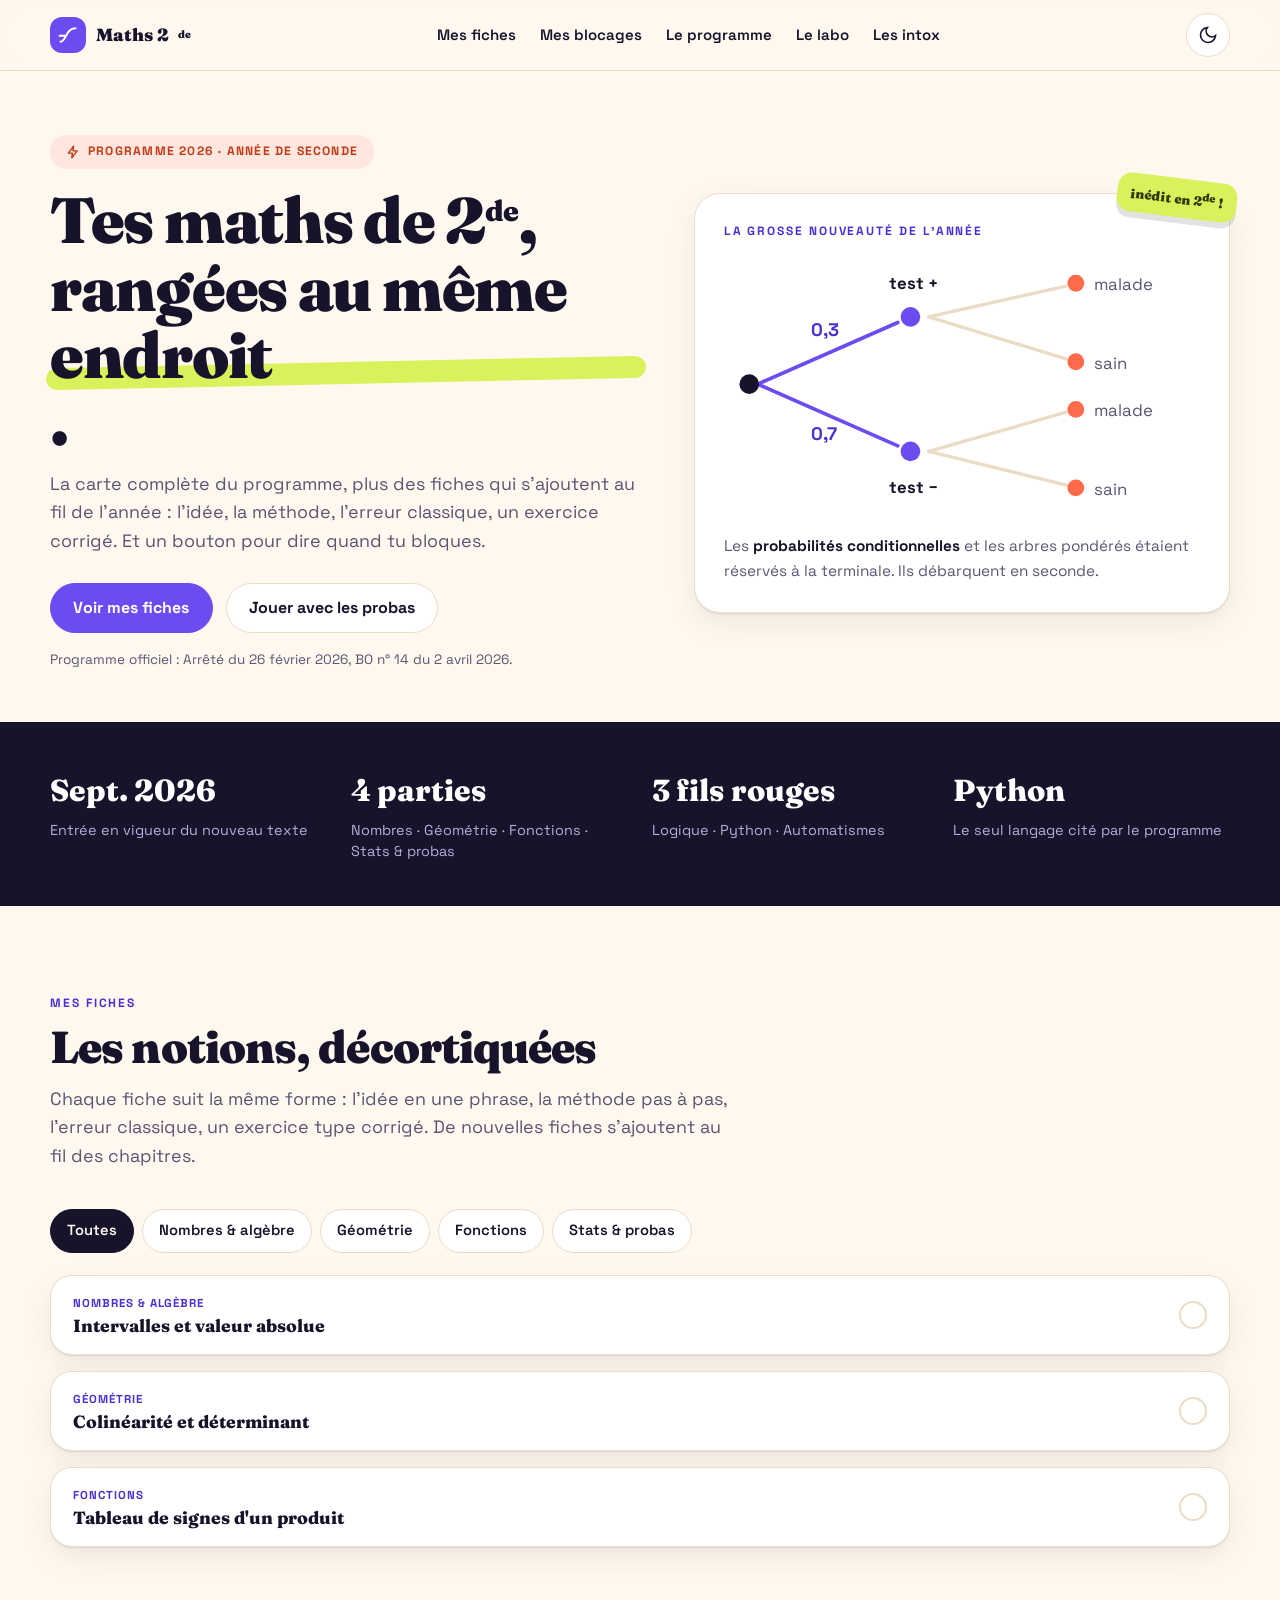
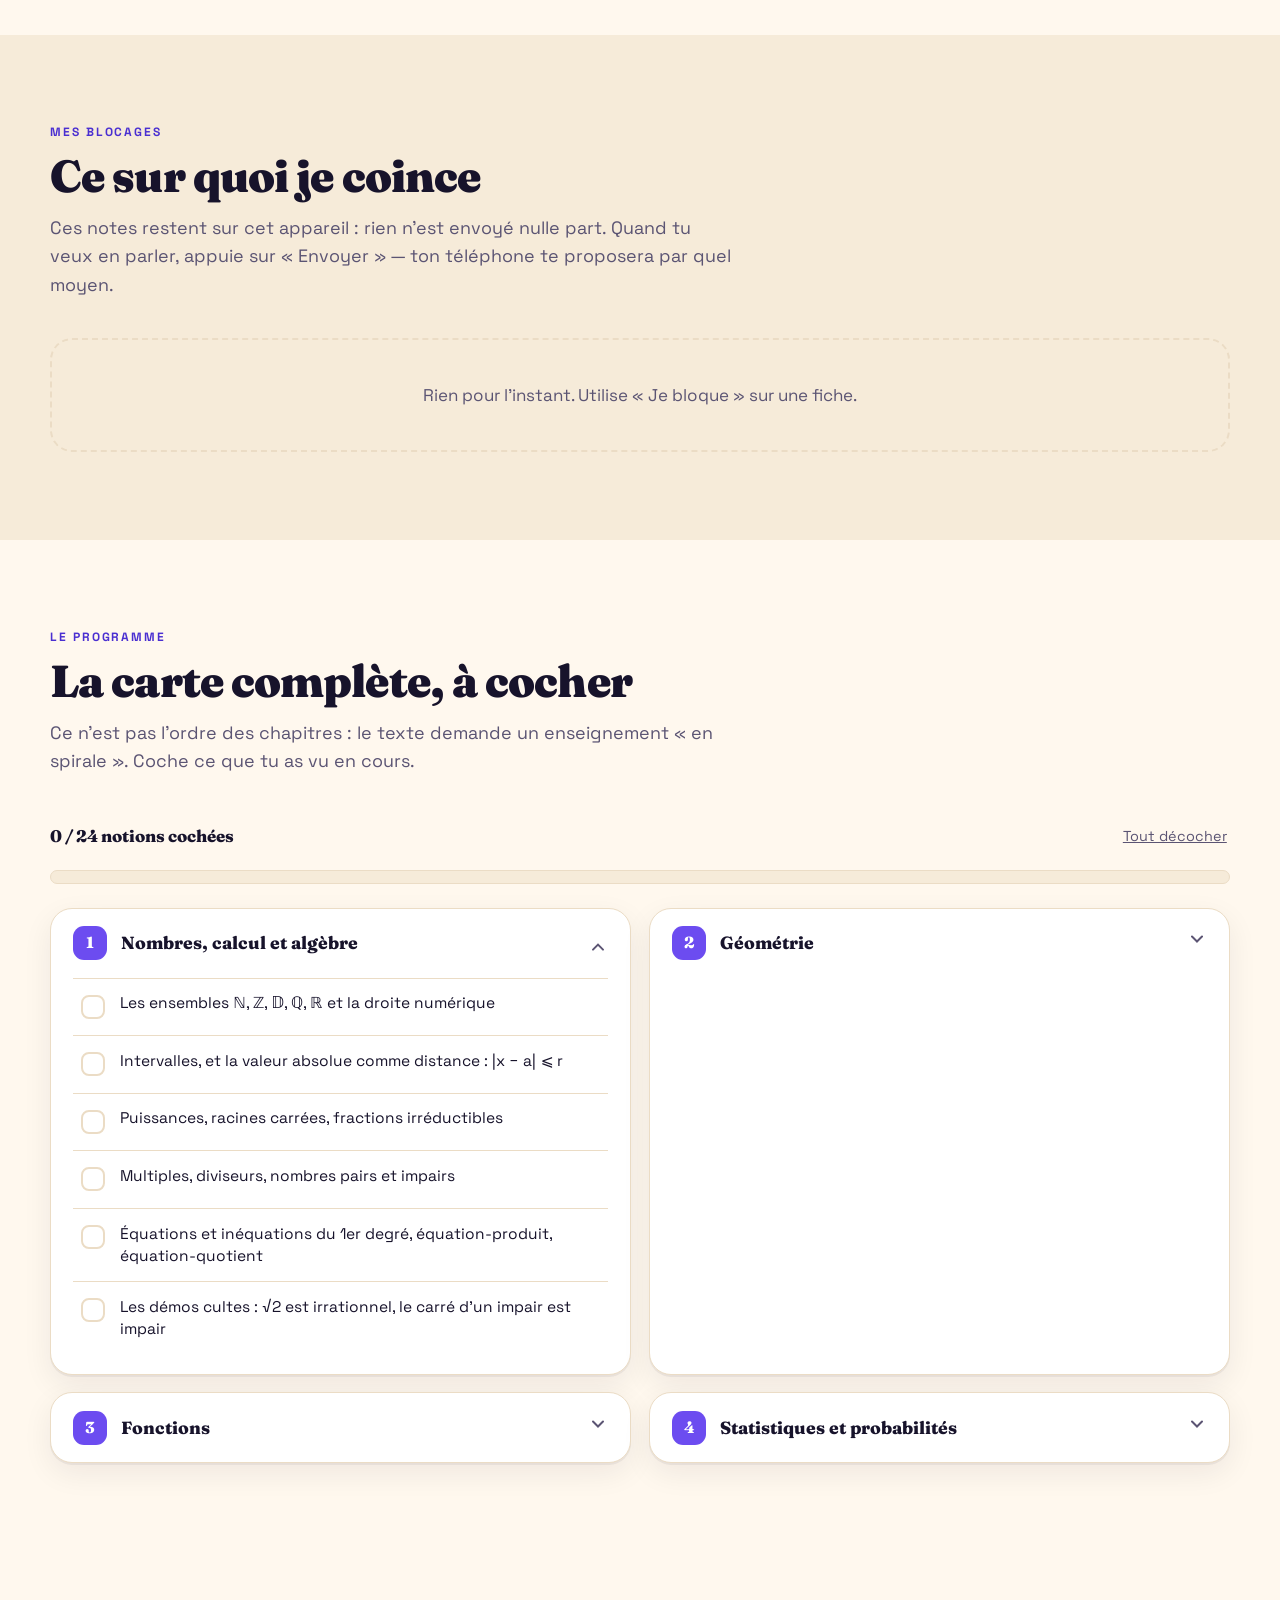
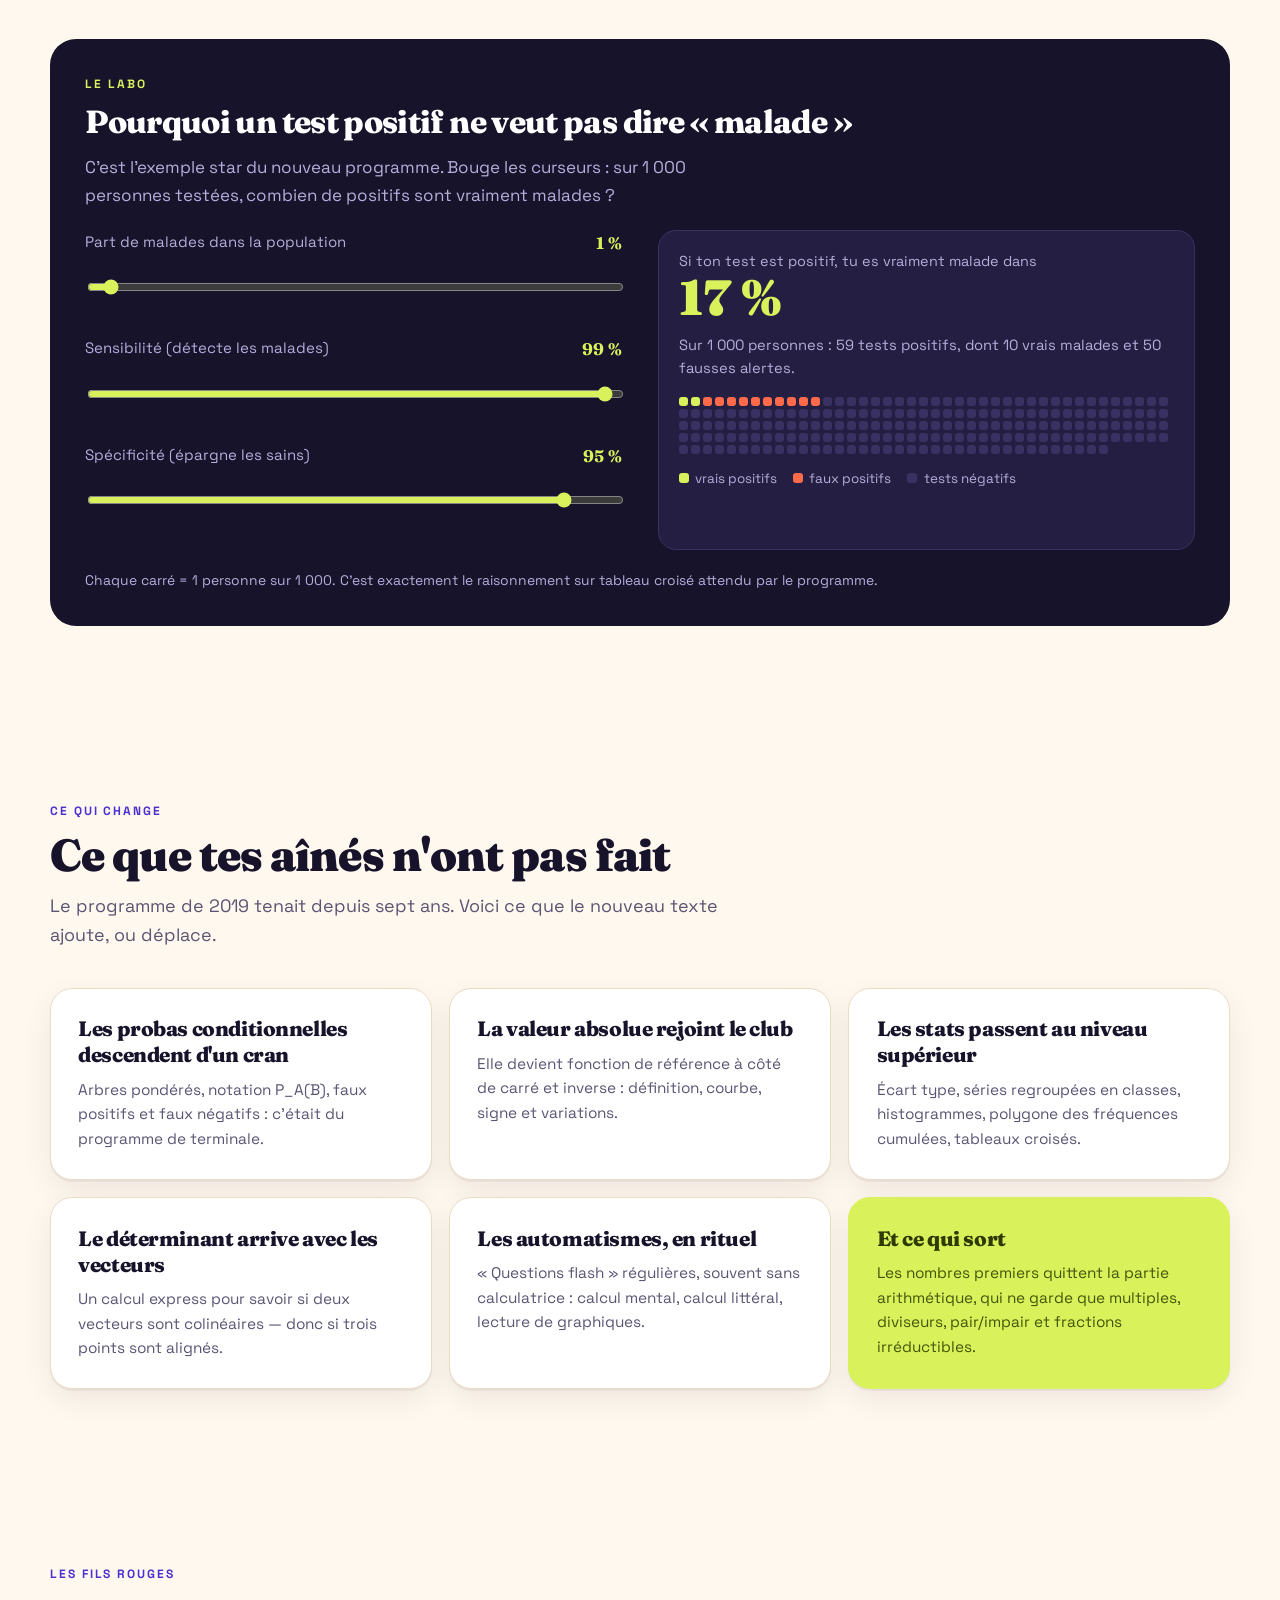
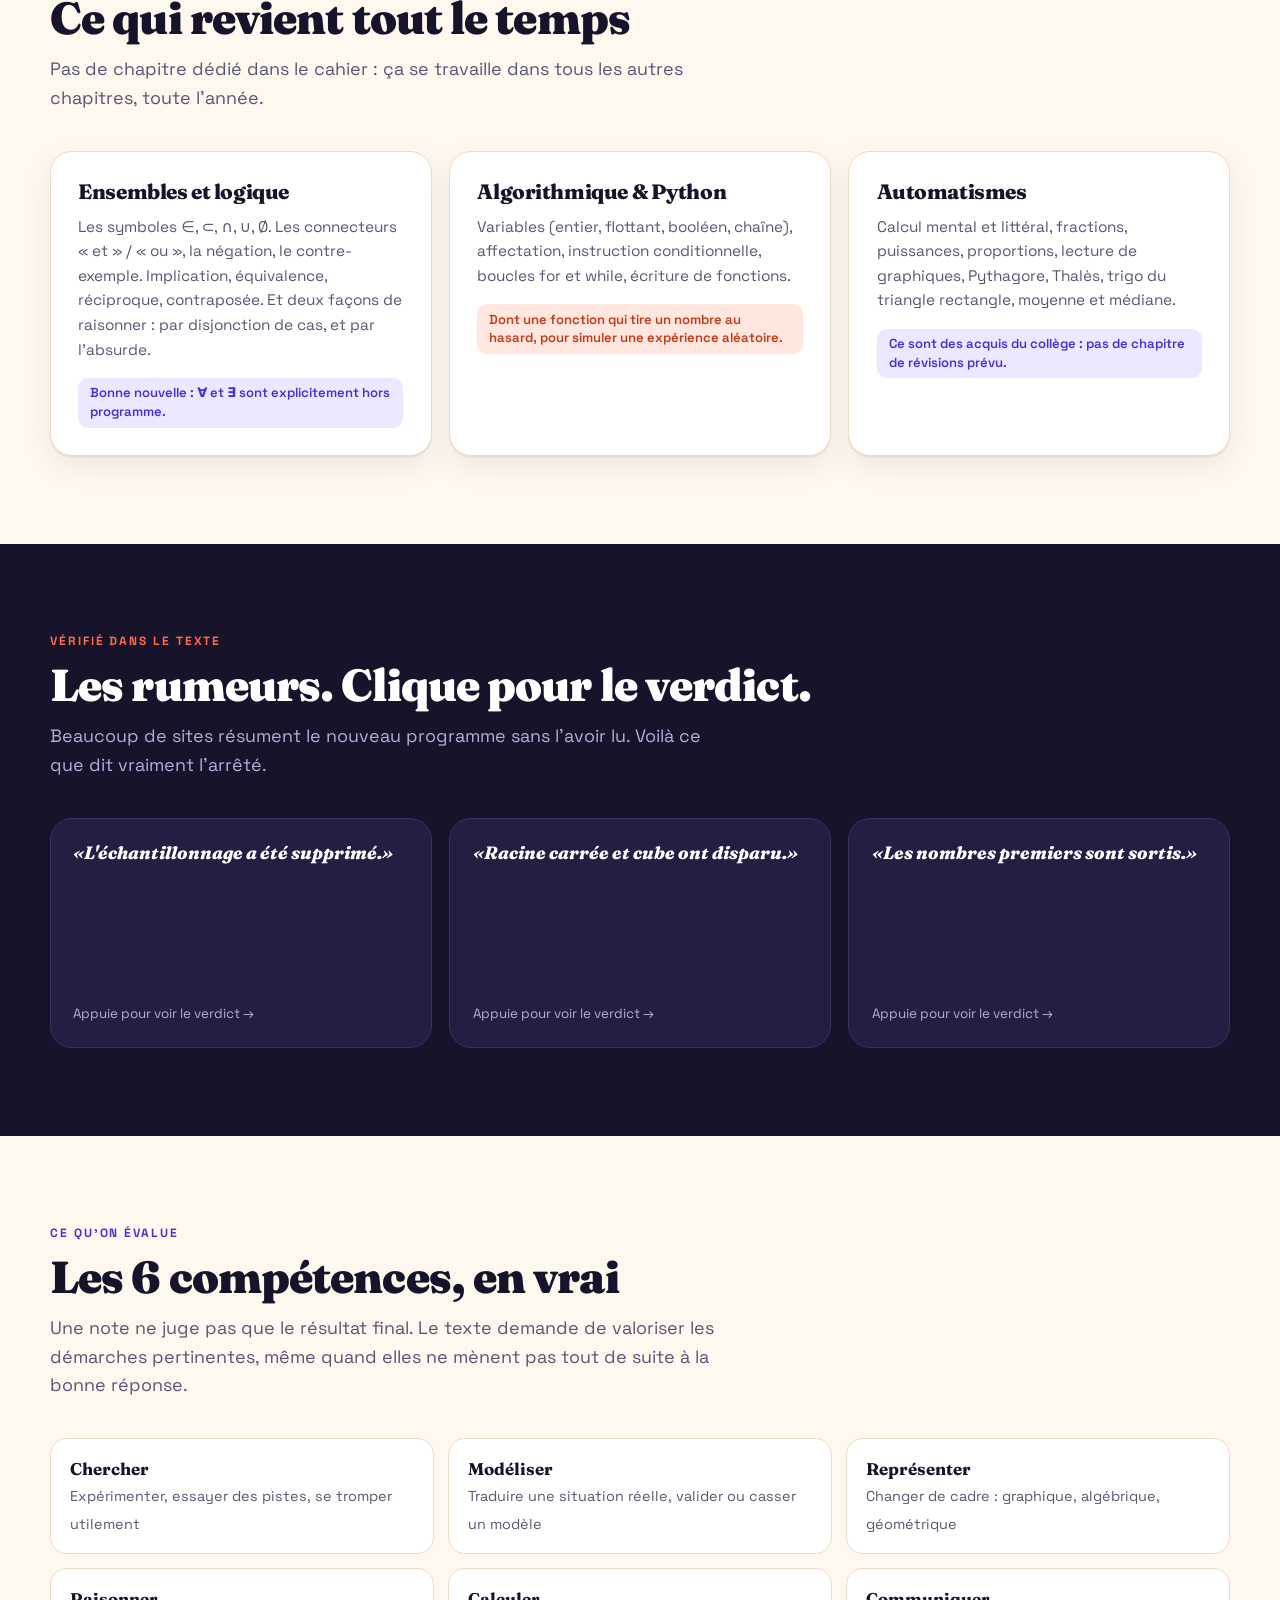
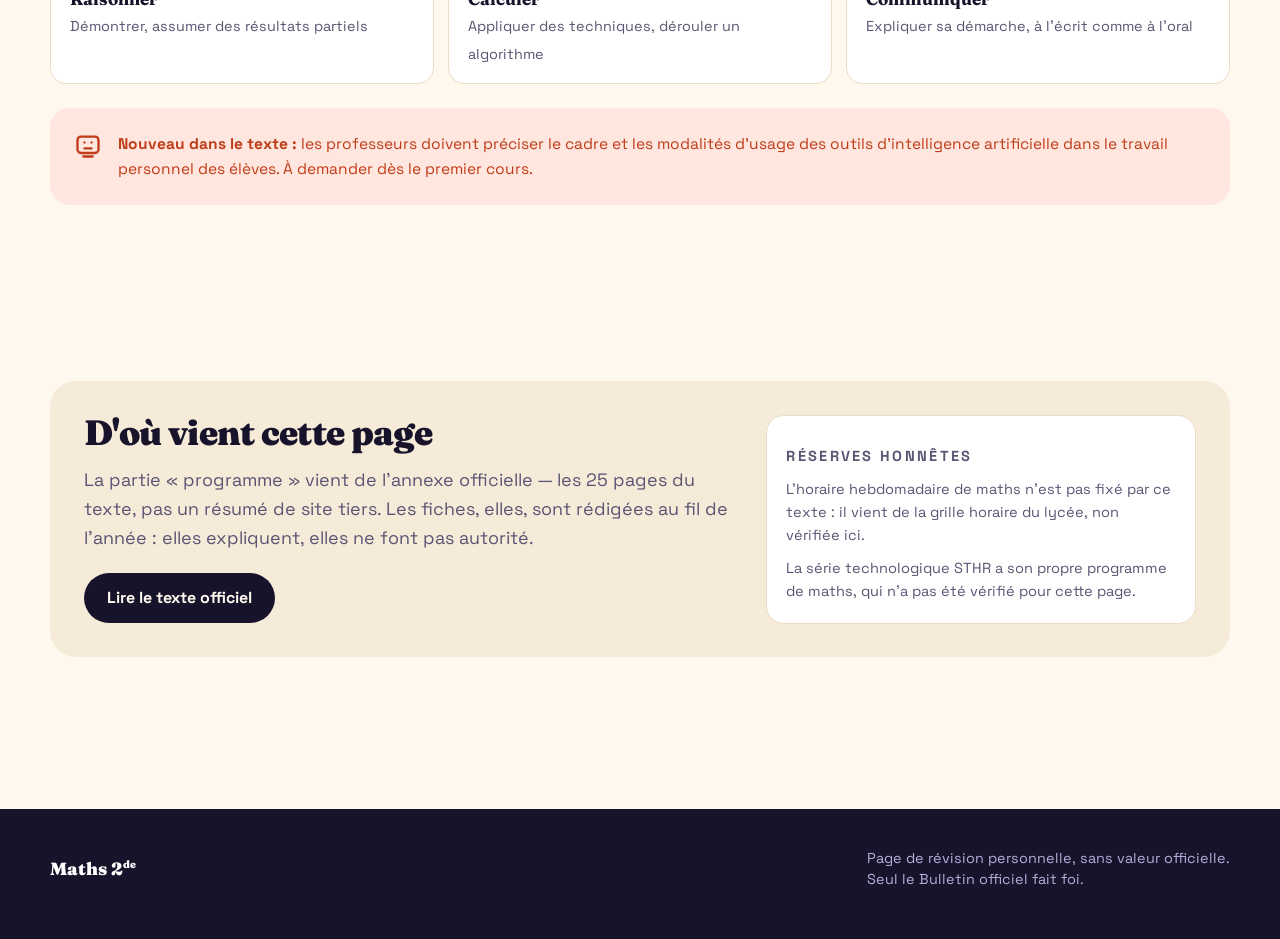
==== index.html @ 1db0435a "Add the Maths 2de revision site Static site with no build step: the official 2026 syllabus map, meth" ====
<!doctype html>
<html lang="fr">
<head>
<meta charset="utf-8">
<meta name="viewport" content="width=device-width, initial-scale=1, viewport-fit=cover">
<title>Maths 2de — cours, fiches et révisions</title>
<meta name="description" content="Le programme de mathématiques de seconde (2026) et des fiches de révision.">
<meta name="robots" content="noindex, nofollow">
<link rel="preconnect" href="https://fonts.googleapis.com">
<link rel="preconnect" href="https://fonts.gstatic.com" crossorigin>
<link rel="stylesheet" href="https://fonts.googleapis.com/css2?family=Fraunces:ital,opsz,wght@0,9..144,600;0,9..144,800;0,9..144,900;1,9..144,800&family=Space+Grotesk:wght@400;500;600;700&display=swap">
<style>
:root{
  box-sizing:border-box;
  padding-top:env(safe-area-inset-top,0px);
  padding-bottom:env(safe-area-inset-bottom,0px);
  --bg:#FFF8EE;--bg-2:#F6EBD9;--card:#FFFFFF;--fg:#17132B;--muted:#5B5473;--line:#EBDCC5;
  --violet:#6C4CF0;--violet-soft:#EDE8FF;--violet-ink:#4A2FD1;
  --coral:#FF6B4A;--coral-soft:#FFE6DE;--coral-ink:#C03B18;
  --lime:#D9F25B;--lime-ink:#44540A;
  --dark:#17132B;--dark-2:#241E42;--dark-line:#3A3163;--dark-muted:#B6AEDA;
  --shadow:0 2px 0 rgba(23,19,43,.06),0 10px 30px rgba(23,19,43,.07);
}
@media (prefers-color-scheme: dark){
  :root:not([data-theme="light"]){
    --bg:#131022;--bg-2:#191430;--card:#1F1A3B;--fg:#F7F4FF;--muted:#ABA2CE;--line:#332B58;
    --violet:#8B72FF;--violet-soft:#2A2352;--violet-ink:#BCA9FF;
    --coral:#FF8163;--coral-soft:#3A2233;--coral-ink:#FFA98F;--lime:#D9F25B;--lime-ink:#D9F25B;
    --dark:#0D0A1A;--dark-2:#1B1636;--dark-line:#342C5C;
    --shadow:0 2px 0 rgba(0,0,0,.2),0 10px 30px rgba(0,0,0,.35);
  }
}
:root[data-theme="dark"]{
  --bg:#131022;--bg-2:#191430;--card:#1F1A3B;--fg:#F7F4FF;--muted:#ABA2CE;--line:#332B58;
  --violet:#8B72FF;--violet-soft:#2A2352;--violet-ink:#BCA9FF;
  --coral:#FF8163;--coral-soft:#3A2233;--coral-ink:#FFA98F;--lime:#D9F25B;--lime-ink:#D9F25B;
  --dark:#0D0A1A;--dark-2:#1B1636;--dark-line:#342C5C;
  --shadow:0 2px 0 rgba(0,0,0,.2),0 10px 30px rgba(0,0,0,.35);
}
*,*::before,*::after{box-sizing:border-box}
html{scroll-behavior:smooth;scroll-padding-top:calc(76px + env(safe-area-inset-top,0px))}
body{margin:0;background:var(--bg);color:var(--fg);font-family:"Space Grotesk",system-ui,sans-serif;font-size:17px;line-height:1.6;-webkit-font-smoothing:antialiased}
h1,h2,h3{font-family:Fraunces,Georgia,serif;font-weight:900;line-height:1.05;letter-spacing:-.02em;margin:0}
h1{font-size:clamp(2.1rem,7.4vw,4rem)}
h2{font-size:clamp(1.7rem,5vw,2.8rem)}
h3{font-size:clamp(1.05rem,3.4vw,1.3rem);font-weight:800;line-height:1.25}
p{margin:0}
a{color:var(--violet-ink)}a:hover{color:var(--coral-ink)}
code{font-family:Fraunces,Georgia,serif;font-weight:700}
.wrap{width:min(1180px,100% - 2.2rem);margin-inline:auto}
.sec{padding:clamp(3rem,8vw,5.5rem) 0}
.eyebrow{font-size:.75rem;font-weight:700;letter-spacing:.16em;text-transform:uppercase;color:var(--violet-ink)}
.lede{color:var(--muted);font-size:clamp(1rem,2.3vw,1.12rem);max-width:62ch;margin-top:.9rem}
.head{margin-bottom:clamp(1.6rem,4vw,2.4rem)}
.head h2{margin-top:.6rem}
.progress{position:fixed;top:env(safe-area-inset-top,0px);left:0;height:4px;width:0;background:var(--coral);z-index:60}
header.nav{position:sticky;top:env(safe-area-inset-top,0px);z-index:50;background:color-mix(in srgb,var(--bg) 88%,transparent);backdrop-filter:blur(10px);border-bottom:1px solid var(--line)}
.nav-in{display:flex;align-items:center;justify-content:space-between;gap:1rem;height:70px}
.brand{display:flex;align-items:center;gap:.6rem;font-family:Fraunces,serif;font-weight:900;font-size:1.1rem;text-decoration:none;color:var(--fg)}
.mark{width:36px;height:36px;border-radius:12px;background:var(--violet);display:grid;place-items:center;flex:none}
.nav-links{display:none;gap:1.5rem}
.nav-links a{font-size:.94rem;font-weight:600;text-decoration:none;color:var(--fg)}
.nav-links a:hover{color:var(--violet-ink)}
.theme-btn{width:44px;height:44px;border-radius:999px;border:1.5px solid var(--line);background:var(--card);color:var(--fg);display:grid;place-items:center;cursor:pointer;flex:none}
@media(min-width:940px){.nav-links{display:flex}}
.btn{display:inline-flex;align-items:center;justify-content:center;gap:.5rem;min-height:50px;padding:0 1.4rem;border-radius:999px;font-family:"Space Grotesk",sans-serif;font-size:1rem;font-weight:700;text-decoration:none;cursor:pointer;border:1.5px solid transparent;transition:transform .12s ease}
.btn:active{transform:translateY(2px)}
.btn-primary{background:var(--violet);color:#fff;border-color:var(--violet)}
.btn-primary:hover{color:#fff;background:var(--violet-ink)}
.btn-ghost{background:var(--card);color:var(--fg);border-color:var(--line)}
.btn-ghost:hover{color:var(--fg);border-color:var(--violet)}
.btn-dark{background:var(--fg);color:var(--bg)}
.btn-dark:hover{color:var(--bg);opacity:.88}
.btn-sm{min-height:44px;font-size:.9rem;padding:0 1rem}
.hero{padding:clamp(2.2rem,6vw,4rem) 0 clamp(2rem,5vw,3.2rem)}
.hero-grid{display:grid;gap:clamp(1.8rem,5vw,3.2rem);align-items:center}
@media(min-width:960px){.hero-grid{grid-template-columns:1.05fr .95fr}}
.pill{display:inline-flex;align-items:center;gap:.5rem;padding:.45rem 1rem;border-radius:999px;background:var(--coral-soft);color:var(--coral-ink);font-size:.76rem;font-weight:700;letter-spacing:.1em;text-transform:uppercase}
.hero h1{margin:1.1rem 0 0}
.hl{position:relative;display:inline-block}
.hl::after{content:"";position:absolute;left:-.06em;right:-.06em;bottom:.06em;height:.34em;background:var(--lime);z-index:-1;border-radius:.2em;transform:rotate(-1.2deg)}
.hero-cta{display:flex;flex-wrap:wrap;gap:.8rem;margin-top:1.7rem}
.src-note{margin-top:1rem;font-size:.85rem;color:var(--muted)}
.sticker{position:absolute;top:-16px;right:-8px;z-index:2;background:var(--lime);color:#2E3A00;font-family:Fraunces,serif;font-weight:900;font-size:.82rem;padding:.5rem .85rem;border-radius:14px;transform:rotate(7deg);box-shadow:0 6px 0 rgba(23,19,43,.12)}
.hero-card{position:relative;background:var(--card);border:1.5px solid var(--line);border-radius:26px;padding:clamp(1.2rem,4vw,1.8rem);box-shadow:var(--shadow)}
.stats{background:var(--dark)}
.stats .wrap{display:grid;gap:1.5rem;padding:clamp(2rem,5vw,2.8rem) 0;grid-template-columns:repeat(2,1fr)}
@media(min-width:800px){.stats .wrap{grid-template-columns:repeat(4,1fr)}}
.stat b{display:block;font-family:Fraunces,serif;font-size:clamp(1.4rem,4.2vw,1.9rem);font-weight:800;color:#fff}
.stat span{display:block;margin-top:.3rem;font-size:.9rem;line-height:1.45;color:var(--dark-muted)}
.grid{display:grid;gap:1.1rem}
.g3{grid-template-columns:1fr}
@media(min-width:680px){.g3{grid-template-columns:repeat(2,1fr)}}
@media(min-width:1000px){.g3{grid-template-columns:repeat(3,1fr)}}
.g2{grid-template-columns:1fr}
@media(min-width:800px){.g2{grid-template-columns:repeat(2,1fr)}}
.card{background:var(--card);border:1.5px solid var(--line);border-radius:22px;padding:clamp(1.2rem,3.4vw,1.7rem);box-shadow:var(--shadow)}
.card p{color:var(--muted);font-size:.96rem;margin-top:.6rem}
.card.lime{background:var(--lime);border-color:var(--lime)}
.card.lime h3{color:#2E3A00}.card.lime p{color:#44540A}
.tag{display:inline-block;margin-top:1rem;padding:.4rem .75rem;border-radius:10px;background:var(--violet-soft);color:var(--violet-ink);font-size:.82rem;font-weight:600;line-height:1.4}
.tag.corail{background:var(--coral-soft);color:var(--coral-ink)}
.filters{display:flex;flex-wrap:wrap;gap:.5rem;margin-bottom:1.4rem}
.filt{min-height:44px;padding:0 1rem;border-radius:999px;border:1.5px solid var(--line);background:var(--card);color:var(--fg);font:inherit;font-size:.92rem;font-weight:600;cursor:pointer}
.filt[aria-pressed="true"]{background:var(--fg);color:var(--bg);border-color:var(--fg)}
.fiches{display:grid;gap:1rem}
.fiche{background:var(--card);border:1.5px solid var(--line);border-radius:22px;box-shadow:var(--shadow);overflow:hidden}
.fiche>summary{list-style:none;cursor:pointer;display:flex;align-items:center;gap:.8rem;padding:1.1rem clamp(1rem,3vw,1.4rem);min-height:64px}
.fiche>summary::-webkit-details-marker{display:none}
.f-title{font-family:Fraunces,serif;font-weight:800;font-size:1.1rem;line-height:1.25}
.f-part{font-size:.72rem;font-weight:700;letter-spacing:.08em;text-transform:uppercase;color:var(--violet-ink);display:block;margin-bottom:.15rem}
.f-done{margin-left:auto;flex:none;width:28px;height:28px;border-radius:999px;border:2px solid var(--line);display:grid;place-items:center;color:transparent}
.fiche.done .f-done{background:var(--lime);border-color:var(--lime);color:#33400A}
.f-body{padding:0 clamp(1rem,3vw,1.4rem) 1.3rem;border-top:1px solid var(--line)}
.f-block{margin-top:1.2rem}
.f-lab{font-size:.74rem;font-weight:700;letter-spacing:.14em;text-transform:uppercase;color:var(--muted);margin-bottom:.4rem}
.f-idee{font-size:1.05rem;line-height:1.55}
.f-body ol{margin:0;padding-left:1.2rem}
.f-body ol li{margin-bottom:.4rem}
.f-err{background:var(--coral-soft);color:var(--coral-ink);border-radius:14px;padding:.9rem 1.1rem;font-size:.97rem}
.f-ex{background:var(--bg-2);border-radius:14px;padding:1rem 1.1rem}
.f-cor{margin-top:.8rem;padding-top:.8rem;border-top:1px dashed var(--line);font-size:.97rem}
.f-actions{display:flex;flex-wrap:wrap;gap:.6rem;margin-top:1.3rem}
.f-empty{text-align:center;padding:2.6rem 1.2rem;border:2px dashed var(--line);border-radius:22px;color:var(--muted)}
.ask{margin-top:1rem;display:none}
.ask.open{display:block}
.ask textarea{width:100%;min-height:90px;border-radius:14px;border:1.5px solid var(--line);background:var(--bg);color:var(--fg);font:inherit;font-size:.97rem;padding:.8rem 1rem;resize:vertical}
.ask textarea:focus-visible{outline:3px solid var(--violet);outline-offset:1px}
.ask-note{font-size:.82rem;color:var(--muted);margin-top:.5rem}
.q-item{background:var(--card);border:1.5px solid var(--line);border-radius:18px;padding:1.1rem 1.2rem}
.q-meta{font-size:.78rem;color:var(--muted);margin-bottom:.4rem}
.q-txt{font-size:1rem;line-height:1.5}
.q-act{display:flex;flex-wrap:wrap;gap:.5rem;margin-top:.9rem}
.prog-bar{height:14px;border-radius:999px;background:var(--bg-2);border:1.5px solid var(--line);overflow:hidden}
.prog-fill{height:100%;width:0;background:var(--lime);transition:width .35s ease}
.prog-row{display:flex;flex-wrap:wrap;align-items:center;justify-content:space-between;gap:.8rem;margin-bottom:.7rem}
.prog-count{font-family:Fraunces,serif;font-weight:800;font-size:1.05rem}
.reset{background:none;border:none;padding:.5rem .2rem;min-height:44px;color:var(--muted);font:inherit;font-size:.9rem;text-decoration:underline;cursor:pointer}
.part{background:var(--card);border:1.5px solid var(--line);border-radius:22px;overflow:hidden;box-shadow:var(--shadow)}
.part>summary{list-style:none;cursor:pointer;display:flex;align-items:center;gap:.85rem;padding:1.1rem clamp(1rem,3vw,1.4rem);min-height:64px;font-family:Fraunces,serif;font-weight:800;font-size:1.1rem}
.part>summary::-webkit-details-marker{display:none}
.num{width:34px;height:34px;flex:none;border-radius:11px;background:var(--violet);color:#fff;display:grid;place-items:center;font-family:Fraunces,serif;font-size:1rem}
.caret{margin-left:auto;transition:transform .2s ease;color:var(--muted);flex:none}
details[open]>summary .caret{transform:rotate(180deg)}
.part ul{list-style:none;margin:0;padding:0 clamp(1rem,3vw,1.4rem) 1.2rem}
.part li{border-top:1px solid var(--line)}
.part label{display:flex;gap:.8rem;align-items:flex-start;padding:.85rem .2rem;min-height:44px;cursor:pointer;font-size:.97rem;line-height:1.45}
.part input{appearance:none;-webkit-appearance:none;flex:none;margin-top:.15rem;width:24px;height:24px;border-radius:8px;border:2px solid var(--line);background:var(--card);cursor:pointer}
.part input:checked{background:var(--lime);border-color:var(--lime)}
.part input:checked+span{color:var(--muted);text-decoration:line-through}
.part input:focus-visible{outline:3px solid var(--violet);outline-offset:2px}
.calc{background:var(--dark);color:#fff;border-radius:26px;padding:clamp(1.3rem,4vw,2.2rem)}
.calc h3{color:#fff}
.calc-grid{display:grid;gap:1.5rem;margin-top:1.3rem}
@media(min-width:840px){.calc-grid{grid-template-columns:1fr 1fr;gap:2.3rem}}
.slider-row{margin-bottom:1.2rem}
.slider-row label{display:flex;justify-content:space-between;gap:1rem;font-size:.94rem;color:var(--dark-muted);margin-bottom:.4rem}
.slider-row b{color:var(--lime);font-family:Fraunces,serif;font-size:1.05rem}
input[type=range]{width:100%;height:44px;accent-color:#D9F25B;background:transparent;cursor:pointer}
.result{background:var(--dark-2);border:1.5px solid var(--dark-line);border-radius:18px;padding:1.2rem}
.result .big{font-family:Fraunces,serif;font-size:clamp(2.2rem,8.5vw,3.1rem);font-weight:900;color:var(--lime);line-height:1}
.dots{display:flex;flex-wrap:wrap;gap:3px;margin-top:1rem}
.dot{width:9px;height:9px;border-radius:3px;background:var(--dark-line)}
.dot.pos{background:#FF6B4A}.dot.tp{background:#D9F25B}
.legend{display:flex;flex-wrap:wrap;gap:1rem;margin-top:.9rem;font-size:.84rem;color:var(--dark-muted)}
.legend i{width:10px;height:10px;border-radius:3px;display:inline-block;margin-right:.4rem}
.flip{background:none;border:none;padding:0;font:inherit;text-align:left;cursor:pointer;perspective:1200px;min-height:230px}
.flip-in{position:relative;height:100%;min-height:230px;transition:transform .55s cubic-bezier(.3,1.3,.5,1);transform-style:preserve-3d}
.flip[aria-expanded="true"] .flip-in{transform:rotateY(180deg)}
.face{position:absolute;inset:0;backface-visibility:hidden;border-radius:22px;padding:1.4rem;display:flex;flex-direction:column;justify-content:space-between;border:1.5px solid var(--dark-line);background:var(--dark-2)}
.face.back{transform:rotateY(180deg)}
.face q{font-family:Fraunces,serif;font-size:1.12rem;font-weight:800;color:#fff;font-style:italic;line-height:1.3}
.face p{color:var(--dark-muted);font-size:.94rem}
.verdict{align-self:flex-start;padding:.35rem .8rem;border-radius:999px;font-size:.74rem;font-weight:800;letter-spacing:.1em}
.v-faux{background:#FF6B4A;color:#2B0A02}.v-vrai{background:#D9F25B;color:#33400A}
.hint{color:var(--dark-muted);font-size:.84rem}
.skills{display:grid;gap:.9rem;grid-template-columns:1fr}
@media(min-width:620px){.skills{grid-template-columns:repeat(2,1fr)}}
@media(min-width:960px){.skills{grid-template-columns:repeat(3,1fr)}}
.skill{background:var(--card);border:1.5px solid var(--line);border-radius:16px;padding:1rem 1.2rem}
.skill b{font-family:Fraunces,serif;font-size:1.06rem;display:block}
.skill span{font-size:.9rem;color:var(--muted)}
.callout{display:flex;gap:1rem;align-items:flex-start;background:var(--coral-soft);border-radius:20px;padding:clamp(1.1rem,3vw,1.5rem);color:var(--coral-ink)}
.callout p{color:var(--coral-ink);font-size:.97rem}
.source{background:var(--bg-2);border-radius:26px;padding:clamp(1.3rem,4vw,2.1rem);display:grid;gap:1.5rem}
@media(min-width:880px){.source{grid-template-columns:1.2fr .8fr;gap:2.3rem}}
.reserve{background:var(--card);border:1.5px solid var(--line);border-radius:18px;padding:1.2rem}
.reserve p{font-size:.91rem;color:var(--muted);margin-top:.6rem}
footer{background:var(--dark);color:var(--dark-muted);padding:2.4rem 0 3rem;margin-top:clamp(2rem,6vw,4rem)}
footer .wrap{display:flex;flex-wrap:wrap;gap:1.2rem;justify-content:space-between;align-items:center}
.reveal{opacity:0;transform:translateY(18px)}
.reveal.in{opacity:1;transform:none;transition:opacity .6s ease,transform .6s ease}
.err-box{background:var(--coral-soft);color:var(--coral-ink);border-radius:18px;padding:1.2rem 1.4rem;font-size:.95rem}
@media(prefers-reduced-motion:reduce){html{scroll-behavior:auto}.reveal{opacity:1;transform:none;transition:none}.flip-in{transition:none}}
</style>
</head>
<body>

<div class="progress" id="progress"></div>

<header class="nav">
  <div class="wrap nav-in">
    <a class="brand" href="#top">
      <span class="mark"><svg width="20" height="20" viewBox="0 0 24 24" fill="none" stroke="#fff" stroke-width="2.4" stroke-linecap="round"><path d="M3 20c7 0 6-16 18-16"/><path d="M2 13h7"/></svg></span>
      Maths 2<sup style="font-size:.6em">de</sup>
    </a>
    <nav class="nav-links">
      <a href="#fiches">Mes fiches</a>
      <a href="#blocages">Mes blocages</a>
      <a href="#programme">Le programme</a>
      <a href="#labo">Le labo</a>
      <a href="#intox">Les intox</a>
    </nav>
    <button class="theme-btn" id="theme" aria-label="Changer de thème clair ou sombre">
      <svg width="20" height="20" viewBox="0 0 24 24" fill="none" stroke="currentColor" stroke-width="2" stroke-linecap="round"><path d="M21 12.8A9 9 0 1 1 11.2 3a7 7 0 0 0 9.8 9.8z"/></svg>
    </button>
  </div>
</header>

<main id="top">

  <section class="hero wrap">
    <div class="hero-grid">
      <div>
        <span class="pill">
          <svg width="14" height="14" viewBox="0 0 24 24" fill="none" stroke="currentColor" stroke-width="2.4" stroke-linejoin="round"><path d="M13 2 4 14h7l-1 8 9-12h-7z"/></svg>
          Programme 2026 · année de seconde
        </span>
        <h1>Tes maths de 2<sup style="font-size:.45em">de</sup>, <span class="hl">rangées au même endroit</span>.</h1>
        <p class="lede">La carte complète du programme, plus des fiches qui s'ajoutent au fil de l'année : l'idée, la méthode, l'erreur classique, un exercice corrigé. Et un bouton pour dire quand tu bloques.</p>
        <div class="hero-cta">
          <a class="btn btn-primary" href="#fiches">Voir mes fiches</a>
          <a class="btn btn-ghost" href="#labo">Jouer avec les probas</a>
        </div>
        <p class="src-note" id="srcNote"></p>
      </div>
      <div class="hero-card">
        <span class="sticker">inédit en 2<sup>de</sup> !</span>
        <p class="eyebrow">La grosse nouveauté de l'année</p>
        <svg viewBox="0 0 340 180" style="width:100%;height:auto;margin:1rem 0" role="img" aria-label="Arbre de probabilité à deux niveaux">
          <line x1="24" y1="90" x2="124" y2="46" stroke="var(--violet)" stroke-width="2.6" stroke-linecap="round"/>
          <line x1="24" y1="90" x2="124" y2="134" stroke="var(--violet)" stroke-width="2.6" stroke-linecap="round"/>
          <line x1="146" y1="42" x2="244" y2="20" stroke="var(--line)" stroke-width="2.4" stroke-linecap="round"/>
          <line x1="146" y1="42" x2="244" y2="72" stroke="var(--line)" stroke-width="2.4" stroke-linecap="round"/>
          <line x1="146" y1="138" x2="244" y2="110" stroke="var(--line)" stroke-width="2.4" stroke-linecap="round"/>
          <line x1="146" y1="138" x2="244" y2="162" stroke="var(--line)" stroke-width="2.4" stroke-linecap="round"/>
          <circle cx="18" cy="90" r="7" fill="var(--fg)"/>
          <circle cx="133" cy="42" r="7" fill="var(--violet)"/>
          <circle cx="133" cy="138" r="7" fill="var(--violet)"/>
          <circle cx="251" cy="18" r="6" fill="var(--coral)"/><circle cx="251" cy="74" r="6" fill="var(--coral)"/>
          <circle cx="251" cy="108" r="6" fill="var(--coral)"/><circle cx="251" cy="164" r="6" fill="var(--coral)"/>
          <text x="62" y="56" font-family="Space Grotesk,sans-serif" font-size="13" font-weight="700" fill="var(--violet-ink)">0,3</text>
          <text x="62" y="130" font-family="Space Grotesk,sans-serif" font-size="13" font-weight="700" fill="var(--violet-ink)">0,7</text>
          <text x="264" y="23" font-family="Space Grotesk,sans-serif" font-size="12" fill="var(--muted)">malade</text>
          <text x="264" y="79" font-family="Space Grotesk,sans-serif" font-size="12" fill="var(--muted)">sain</text>
          <text x="264" y="113" font-family="Space Grotesk,sans-serif" font-size="12" fill="var(--muted)">malade</text>
          <text x="264" y="169" font-family="Space Grotesk,sans-serif" font-size="12" fill="var(--muted)">sain</text>
          <text x="118" y="22" font-family="Space Grotesk,sans-serif" font-size="12" font-weight="700" fill="var(--fg)">test +</text>
          <text x="118" y="168" font-family="Space Grotesk,sans-serif" font-size="12" font-weight="700" fill="var(--fg)">test −</text>
        </svg>
        <p style="color:var(--muted);font-size:.96rem">Les <strong style="color:var(--fg)">probabilités conditionnelles</strong> et les arbres pondérés étaient réservés à la terminale. Ils débarquent en seconde.</p>
      </div>
    </div>
  </section>

  <section class="stats">
    <div class="wrap">
      <div class="stat"><b>Sept. 2026</b><span>Entrée en vigueur du nouveau texte</span></div>
      <div class="stat"><b>4 parties</b><span>Nombres · Géométrie · Fonctions · Stats &amp; probas</span></div>
      <div class="stat"><b>3 fils rouges</b><span>Logique · Python · Automatismes</span></div>
      <div class="stat"><b>Python</b><span>Le seul langage cité par le programme</span></div>
    </div>
  </section>

  <section class="sec wrap reveal" id="fiches">
    <div class="head">
      <p class="eyebrow">Mes fiches</p>
      <h2>Les notions, décortiquées</h2>
      <p class="lede">Chaque fiche suit la même forme : l'idée en une phrase, la méthode pas à pas, l'erreur classique, un exercice type corrigé. De nouvelles fiches s'ajoutent au fil des chapitres.</p>
    </div>
    <div class="filters" id="filters"></div>
    <div class="fiches" id="fichesList"><div class="f-empty">Chargement…</div></div>
  </section>

  <section class="sec" id="blocages" style="background:var(--bg-2)">
    <div class="wrap reveal">
      <div class="head">
        <p class="eyebrow">Mes blocages</p>
        <h2>Ce sur quoi je coince</h2>
        <p class="lede">Ces notes restent sur cet appareil : rien n'est envoyé nulle part. Quand tu veux en parler, appuie sur « Envoyer » — ton téléphone te proposera par quel moyen.</p>
      </div>
      <div class="grid g2" id="bList"></div>
    </div>
  </section>

  <section class="sec wrap reveal" id="programme">
    <div class="head">
      <p class="eyebrow">Le programme</p>
      <h2>La carte complète, à cocher</h2>
      <p class="lede">Ce n'est pas l'ordre des chapitres : le texte demande un enseignement « en spirale ». Coche ce que tu as vu en cours.</p>
    </div>
    <div style="margin-bottom:1.5rem">
      <div class="prog-row">
        <span class="prog-count" id="progText">…</span>
        <button class="reset" id="reset" type="button">Tout décocher</button>
      </div>
      <div class="prog-bar"><div class="prog-fill" id="progFill"></div></div>
    </div>
    <div class="grid g2" id="partsList"></div>
  </section>

  <section class="sec wrap reveal" id="labo">
    <div class="calc">
      <p class="eyebrow" style="color:var(--lime)">Le labo</p>
      <h3 style="font-size:clamp(1.4rem,4.5vw,2rem);margin-top:.5rem">Pourquoi un test positif ne veut pas dire « malade »</h3>
      <p style="color:var(--dark-muted);margin-top:.8rem;max-width:60ch">C'est l'exemple star du nouveau programme. Bouge les curseurs : sur 1 000 personnes testées, combien de positifs sont vraiment malades ?</p>
      <div class="calc-grid">
        <div>
          <div class="slider-row"><label for="prev">Part de malades dans la population <b id="prevV">1 %</b></label><input type="range" id="prev" min="1" max="300" value="10"></div>
          <div class="slider-row"><label for="sens">Sensibilité (détecte les malades) <b id="sensV">99 %</b></label><input type="range" id="sens" min="50" max="100" value="99"></div>
          <div class="slider-row"><label for="spec">Spécificité (épargne les sains) <b id="specV">95 %</b></label><input type="range" id="spec" min="50" max="100" value="95"></div>
        </div>
        <div class="result">
          <p style="color:var(--dark-muted);font-size:.9rem">Si ton test est positif, tu es vraiment malade dans</p>
          <div class="big" id="ppv">17 %</div>
          <p id="detail" style="color:var(--dark-muted);font-size:.92rem;margin-top:.7rem"></p>
          <div class="dots" id="dots" aria-hidden="true"></div>
          <div class="legend">
            <span><i style="background:#D9F25B"></i>vrais positifs</span>
            <span><i style="background:#FF6B4A"></i>faux positifs</span>
            <span><i style="background:var(--dark-line)"></i>tests négatifs</span>
          </div>
        </div>
      </div>
      <p style="color:var(--dark-muted);font-size:.87rem;margin-top:1.2rem">Chaque carré = 1 personne sur 1 000. C'est exactement le raisonnement sur tableau croisé attendu par le programme.</p>
    </div>
  </section>

  <section class="sec wrap reveal" id="change">
    <div class="head">
      <p class="eyebrow">Ce qui change</p>
      <h2>Ce que tes aînés n'ont pas fait</h2>
      <p class="lede">Le programme de 2019 tenait depuis sept ans. Voici ce que le nouveau texte ajoute, ou déplace.</p>
    </div>
    <div class="grid g3" id="changeList"></div>
  </section>

  <section class="sec wrap reveal">
    <div class="head">
      <p class="eyebrow">Les fils rouges</p>
      <h2>Ce qui revient tout le temps</h2>
      <p class="lede">Pas de chapitre dédié dans le cahier : ça se travaille dans tous les autres chapitres, toute l'année.</p>
    </div>
    <div class="grid g3" id="filsList"></div>
  </section>

  <section class="sec" id="intox" style="background:var(--dark)">
    <div class="wrap reveal">
      <div class="head">
        <p class="eyebrow" style="color:var(--coral)">Vérifié dans le texte</p>
        <h2 style="color:#fff">Les rumeurs. Clique pour le verdict.</h2>
        <p class="lede" style="color:var(--dark-muted)">Beaucoup de sites résument le nouveau programme sans l'avoir lu. Voilà ce que dit vraiment l'arrêté.</p>
      </div>
      <div class="grid g3" id="intoxList"></div>
    </div>
  </section>

  <section class="sec wrap reveal">
    <div class="head">
      <p class="eyebrow">Ce qu'on évalue</p>
      <h2>Les 6 compétences, en vrai</h2>
      <p class="lede">Une note ne juge pas que le résultat final. Le texte demande de valoriser les démarches pertinentes, même quand elles ne mènent pas tout de suite à la bonne réponse.</p>
    </div>
    <div class="skills" id="skillsList"></div>
    <div class="callout" style="margin-top:1.5rem">
      <svg width="28" height="28" style="flex:none" viewBox="0 0 24 24" fill="none" stroke="currentColor" stroke-width="2" stroke-linecap="round" stroke-linejoin="round"><rect x="3" y="4" width="18" height="14" rx="3"/><path d="M8 21h8M9 9h.01M15 9h.01M9 14h6"/></svg>
      <p><strong>Nouveau dans le texte :</strong> les professeurs doivent préciser le cadre et les modalités d'usage des outils d'intelligence artificielle dans le travail personnel des élèves. À demander dès le premier cours.</p>
    </div>
  </section>

  <section class="sec wrap reveal">
    <div class="source">
      <div>
        <h2 style="font-size:clamp(1.5rem,4.5vw,2.2rem)">D'où vient cette page</h2>
        <p class="lede">La partie « programme » vient de l'annexe officielle — les 25 pages du texte, pas un résumé de site tiers. Les fiches, elles, sont rédigées au fil de l'année : elles expliquent, elles ne font pas autorité.</p>
        <a class="btn btn-dark" style="margin-top:1.3rem" id="srcLink" href="#">Lire le texte officiel</a>
      </div>
      <div class="reserve">
        <p class="eyebrow" style="color:var(--muted)">Réserves honnêtes</p>
        <div id="reservesList"></div>
      </div>
    </div>
  </section>

</main>

<footer>
  <div class="wrap">
    <span style="font-family:Fraunces,serif;font-weight:900;color:#fff;font-size:1.1rem">Maths 2<sup style="font-size:.6em">de</sup></span>
    <span style="font-size:.9rem;line-height:1.5">Page de révision personnelle, sans valeur officielle.<br>Seul le Bulletin officiel fait foi.</span>
  </div>
</footer>

<script>
(function(){
  "use strict";

  var PART_LABEL = {
    nombres:"Nombres & algèbre", geometrie:"Géométrie",
    fonctions:"Fonctions", stats:"Stats & probas", transversal:"Fil rouge"
  };
  var LS = { check:"m2d-check", done:"m2d-done", bloc:"m2d-bloc", theme:"m2d-theme" };

  function el(tag, cls, txt){
    var n = document.createElement(tag);
    if (cls) n.className = cls;
    if (txt != null) n.textContent = txt;
    return n;
  }
  function str(v){ return typeof v === "string" ? v : ""; }
  function arr(v){ return Array.isArray(v) ? v : []; }
  function load(key, fallback){
    try { var v = JSON.parse(localStorage.getItem(key)); return v == null ? fallback : v; }
    catch(e){ return fallback; }
  }
  function save(key, val){ try { localStorage.setItem(key, JSON.stringify(val)); } catch(e){} }

  /* ---------- thème ---------- */
  var tBtn = document.getElementById("theme");
  try { var sv = localStorage.getItem(LS.theme); if (sv) document.documentElement.setAttribute("data-theme", JSON.parse(sv)); } catch(e){}
  tBtn.addEventListener("click", function(){
    var cur = document.documentElement.getAttribute("data-theme")
      || (window.matchMedia("(prefers-color-scheme: dark)").matches ? "dark" : "light");
    var next = cur === "dark" ? "light" : "dark";
    document.documentElement.setAttribute("data-theme", next);
    save(LS.theme, next);
  });

  /* ---------- barre de scroll ---------- */
  var bar = document.getElementById("progress");
  function onScroll(){
    var h = document.documentElement.scrollHeight - window.innerHeight;
    bar.style.width = (h > 0 ? (window.scrollY / h) * 100 : 0) + "%";
  }
  window.addEventListener("scroll", onScroll, {passive:true});
  onScroll();

  /* ---------- labo ---------- */
  var prev = document.getElementById("prev"), sens = document.getElementById("sens"), spec = document.getElementById("spec");
  var prevV = document.getElementById("prevV"), sensV = document.getElementById("sensV"), specV = document.getElementById("specV");
  var ppv = document.getElementById("ppv"), detail = document.getElementById("detail"), dotsBox = document.getElementById("dots");
  var dotEls = [];
  for (var i = 0; i < 200; i++){ var dd = el("span","dot"); dotsBox.appendChild(dd); dotEls.push(dd); }
  function calc(){
    var p = prev.value / 10, se = +sens.value, sp = +spec.value;
    prevV.textContent = (p % 1 === 0 ? p : p.toFixed(1)) + " %";
    sensV.textContent = se + " %"; specV.textContent = sp + " %";
    var malades = 1000 * p / 100, tp = malades * se / 100, fp = (1000 - malades) * (100 - sp) / 100;
    ppv.textContent = Math.round((tp + fp) > 0 ? tp / (tp + fp) * 100 : 0) + " %";
    detail.textContent = "Sur 1 000 personnes : " + Math.round(tp + fp) + " tests positifs, dont " + Math.round(tp) + " vrais malades et " + Math.round(fp) + " fausses alertes.";
    var tpD = Math.round(tp / 5), fpD = Math.round(fp / 5);
    dotEls.forEach(function(n, idx){ n.className = "dot" + (idx < tpD ? " tp" : (idx < tpD + fpD ? " pos" : "")); });
  }
  [prev, sens, spec].forEach(function(n){ n.addEventListener("input", calc); });
  calc();

  /* ---------- état local ---------- */
  var checkState = load(LS.check, {});
  var doneState  = load(LS.done, {});
  var blocages   = arr(load(LS.bloc, []));

  /* ---------- rendu du programme ---------- */
  var boxes = [];
  function renderProgramme(parties){
    var host = document.getElementById("partsList");
    host.textContent = "";
    boxes = [];
    parties.forEach(function(p, idx){
      var det = el("details","part");
      if (idx === 0) det.open = true;
      var sum = document.createElement("summary");
      sum.appendChild(el("span","num", String(p.num)));
      sum.appendChild(document.createTextNode(" " + str(p.titre) + " "));
      var car = el("span");
      car.className = "caret";
      car.innerHTML = '<svg width="20" height="20" viewBox="0 0 24 24" fill="none" stroke="currentColor" stroke-width="2.4" stroke-linecap="round"><path d="M6 9l6 6 6-6"/></svg>';
      sum.appendChild(car);
      det.appendChild(sum);
      var ul = document.createElement("ul");
      arr(p.notions).forEach(function(n){
        var li = document.createElement("li");
        var lab = document.createElement("label");
        var inp = document.createElement("input");
        inp.type = "checkbox"; inp.dataset.k = str(n.k);
        inp.checked = !!checkState[n.k];
        inp.addEventListener("change", function(){
          checkState[n.k] = inp.checked; save(LS.check, checkState); paint();
        });
        lab.appendChild(inp);
        lab.appendChild(el("span", null, str(n.texte)));
        li.appendChild(lab); ul.appendChild(li);
        boxes.push(inp);
      });
      det.appendChild(ul);
      host.appendChild(det);
    });
    paint();
  }
  function paint(){
    var fill = document.getElementById("progFill"), ptext = document.getElementById("progText");
    boxes.forEach(function(b){ b.checked = !!checkState[b.dataset.k]; });
    var n = boxes.filter(function(b){ return b.checked; }).length;
    var total = boxes.length || 1;
    fill.style.width = (n / total * 100) + "%";
    var msg = n + " / " + boxes.length + " notions cochées";
    if (boxes.length && n === boxes.length) msg += " — programme bouclé.";
    else if (n >= boxes.length / 2) msg += " — plus de la moitié.";
    ptext.textContent = msg;
  }
  document.getElementById("reset").addEventListener("click", function(){
    checkState = {}; save(LS.check, checkState); paint();
  });

  /* ---------- blocages ---------- */
  function renderBlocages(){
    var host = document.getElementById("bList");
    host.textContent = "";
    if (!blocages.length){
      var e2 = el("div","f-empty","Rien pour l'instant. Utilise « Je bloque » sur une fiche.");
      e2.style.gridColumn = "1/-1";
      host.appendChild(e2);
      return;
    }
    blocages.forEach(function(b, idx){
      var item = el("div","q-item");
      var when = "";
      try { when = new Date(b.date).toLocaleDateString("fr-FR",{day:"numeric",month:"long"}); } catch(e){}
      item.appendChild(el("div","q-meta", (str(b.ficheTitre) || "Note") + (when ? " · " + when : "")));
      item.appendChild(el("p","q-txt", str(b.texte)));
      var acts = el("div","q-act");
      var sendB = el("button","btn btn-ghost btn-sm","Envoyer");
      sendB.type = "button";
      sendB.addEventListener("click", function(){
        var msg = "Je bloque sur « " + str(b.ficheTitre) + " » : " + str(b.texte);
        if (navigator.share){
          navigator.share({ title:"Maths 2de", text: msg }).catch(function(){});
        } else if (navigator.clipboard){
          navigator.clipboard.writeText(msg).then(function(){ sendB.textContent = "Copié ✓"; }).catch(function(){});
        } else {
          window.location.href = "mailto:?subject=" + encodeURIComponent("Maths 2de — je bloque") + "&body=" + encodeURIComponent(msg);
        }
      });
      var delB = el("button","reset","Supprimer");
      delB.type = "button";
      delB.addEventListener("click", function(){
        blocages.splice(idx,1); save(LS.bloc, blocages); renderBlocages();
      });
      acts.appendChild(sendB); acts.appendChild(delB);
      item.appendChild(acts);
      host.appendChild(item);
    });
  }

  /* ---------- fiches ---------- */
  var fiches = [], filter = "all";

  function buildFiche(f){
    var wrapEl = el("details","fiche");
    if (doneState[f.id]) wrapEl.classList.add("done");
    var sum = document.createElement("summary");
    var tb = el("div");
    tb.appendChild(el("span","f-part", PART_LABEL[str(f.partie)] || "Notion"));
    tb.appendChild(el("div","f-title", str(f.titre) || "Fiche"));
    sum.appendChild(tb);
    var mark = el("span","f-done");
    mark.innerHTML = '<svg width="16" height="16" viewBox="0 0 24 24" fill="none" stroke="currentColor" stroke-width="3" stroke-linecap="round" stroke-linejoin="round"><path d="M4 12l6 6L20 6"/></svg>';
    sum.appendChild(mark);
    wrapEl.appendChild(sum);

    var body = el("div","f-body");
    if (str(f.idee)){
      var b1 = el("div","f-block");
      b1.appendChild(el("div","f-lab","L'idée"));
      b1.appendChild(el("p","f-idee", f.idee));
      body.appendChild(b1);
    }
    if (arr(f.methode).length){
      var b2 = el("div","f-block");
      b2.appendChild(el("div","f-lab","La méthode"));
      var ol = document.createElement("ol");
      arr(f.methode).forEach(function(s){ ol.appendChild(el("li",null,str(s))); });
      b2.appendChild(ol); body.appendChild(b2);
    }
    if (str(f.erreur)){
      var b3 = el("div","f-block");
      b3.appendChild(el("div","f-lab","L'erreur classique"));
      b3.appendChild(el("p","f-err", f.erreur));
      body.appendChild(b3);
    }
    var ex = f.exercice && typeof f.exercice === "object" ? f.exercice : null;
    if (ex && str(ex.enonce)){
      var b4 = el("div","f-block");
      b4.appendChild(el("div","f-lab","Exercice type"));
      var box = el("div","f-ex");
      box.appendChild(el("p", null, ex.enonce));
      if (str(ex.corrige)){
        var btn = el("button","btn btn-ghost btn-sm","Voir le corrigé");
        btn.type = "button"; btn.style.marginTop = ".8rem";
        var cor = el("div","f-cor", ex.corrige);
        cor.hidden = true;
        btn.addEventListener("click", function(){
          cor.hidden = !cor.hidden;
          btn.textContent = cor.hidden ? "Voir le corrigé" : "Masquer le corrigé";
        });
        box.appendChild(btn); box.appendChild(cor);
      }
      b4.appendChild(box); body.appendChild(b4);
    }

    var actions = el("div","f-actions");
    var okBtn = el("button","btn btn-ghost btn-sm", doneState[f.id] ? "Compris ✓" : "Marquer comme compris");
    okBtn.type = "button";
    okBtn.addEventListener("click", function(){
      doneState[f.id] = !doneState[f.id];
      wrapEl.classList.toggle("done", !!doneState[f.id]);
      okBtn.textContent = doneState[f.id] ? "Compris ✓" : "Marquer comme compris";
      save(LS.done, doneState);
    });
    var askBtn = el("button","btn btn-ghost btn-sm","Je bloque");
    askBtn.type = "button";
    actions.appendChild(okBtn); actions.appendChild(askBtn);
    body.appendChild(actions);

    var ask = el("div","ask");
    var ta = document.createElement("textarea");
    ta.placeholder = "Qu'est-ce qui coince exactement ?";
    ta.setAttribute("aria-label","Ce qui te bloque sur cette fiche");
    var saveB = el("button","btn btn-primary btn-sm","Garder cette note");
    saveB.type = "button"; saveB.style.marginTop = ".6rem";
    ask.appendChild(ta); ask.appendChild(saveB);
    ask.appendChild(el("p","ask-note","Enregistré sur cet appareil uniquement. Rien n'est envoyé."));
    body.appendChild(ask);

    askBtn.addEventListener("click", function(){
      ask.classList.toggle("open");
      if (ask.classList.contains("open")) ta.focus();
    });
    saveB.addEventListener("click", function(){
      var txt = ta.value.trim();
      if (!txt) return;
      blocages.unshift({ texte: txt, fiche: f.id, ficheTitre: str(f.titre), date: new Date().toISOString() });
      save(LS.bloc, blocages);
      ta.value = ""; ask.classList.remove("open");
      renderBlocages();
    });

    wrapEl.appendChild(body);
    return wrapEl;
  }

  function renderFiches(){
    var host = document.getElementById("fichesList");
    var shown = fiches.filter(function(f){ return filter === "all" || f.partie === filter; });
    host.textContent = "";
    if (!shown.length){
      host.appendChild(el("div","f-empty", fiches.length
        ? "Aucune fiche dans cette partie pour l'instant."
        : "Les fiches arriveront au fil des chapitres. Reviens après le prochain cours."));
      return;
    }
    shown.forEach(function(f){ host.appendChild(buildFiche(f)); });
  }

  function renderFilters(parties){
    var host = document.getElementById("filters");
    host.textContent = "";
    var defs = [{f:"all", label:"Toutes"}].concat(parties.map(function(p){
      return { f: str(p.id), label: PART_LABEL[str(p.id)] || str(p.titre) };
    }));
    defs.forEach(function(d){
      var b = el("button","filt", d.label);
      b.type = "button"; b.dataset.f = d.f;
      b.setAttribute("aria-pressed", d.f === "all" ? "true" : "false");
      b.addEventListener("click", function(){
        filter = d.f;
        Array.prototype.forEach.call(host.children, function(o){
          o.setAttribute("aria-pressed", o === b ? "true" : "false");
        });
        renderFiches();
      });
      host.appendChild(b);
    });
  }

  /* ---------- sections statiques issues du JSON ---------- */
  function renderRest(p){
    var src = p.source || {};
    document.getElementById("srcNote").textContent = "Programme officiel : " + str(src.texte) + ".";
    var link = document.getElementById("srcLink");
    if (str(src.url)) link.href = src.url; else link.remove();

    var ch = document.getElementById("changeList");
    arr(p.changements).forEach(function(c){
      var card = el("div","card" + (c.ton === "lime" ? " lime" : ""));
      card.appendChild(el("h3", null, str(c.titre)));
      card.appendChild(el("p", null, str(c.texte)));
      ch.appendChild(card);
    });

    var fl = document.getElementById("filsList");
    arr(p.filsRouges).forEach(function(f){
      var card = el("div","card");
      card.appendChild(el("h3", null, str(f.titre)));
      card.appendChild(el("p", null, str(f.texte)));
      if (str(f.tag)) card.appendChild(el("span","tag" + (f.ton === "corail" ? " corail" : ""), f.tag));
      fl.appendChild(card);
    });

    var il = document.getElementById("intoxList");
    arr(p.intox).forEach(function(q){
      var b = el("button","flip");
      b.type = "button"; b.setAttribute("aria-expanded","false");
      var inner = el("div","flip-in");
      var front = el("div","face");
      var quote = document.createElement("q");
      quote.textContent = str(q.rumeur);
      front.appendChild(quote);
      front.appendChild(el("span","hint","Appuie pour voir le verdict →"));
      var back = el("div","face back");
      back.appendChild(el("span","verdict " + (q.verdict === "VRAI" ? "v-vrai" : "v-faux"), str(q.verdict)));
      back.appendChild(el("p", null, str(q.reponse)));
      inner.appendChild(front); inner.appendChild(back);
      b.appendChild(inner);
      b.addEventListener("click", function(){
        b.setAttribute("aria-expanded", b.getAttribute("aria-expanded") === "true" ? "false" : "true");
      });
      il.appendChild(b);
    });

    var sl = document.getElementById("skillsList");
    arr(p.competences).forEach(function(c){
      var d = el("div","skill");
      d.appendChild(el("b", null, str(c.nom)));
      d.appendChild(el("span", null, str(c.glose)));
      sl.appendChild(d);
    });

    var rl = document.getElementById("reservesList");
    arr(p.reserves).forEach(function(t){ rl.appendChild(el("p", null, str(t))); });
  }

  /* ---------- apparition au scroll ---------- */
  function watchReveals(){
    if (!("IntersectionObserver" in window)){
      Array.prototype.forEach.call(document.querySelectorAll(".reveal"), function(n){ n.classList.add("in"); });
      return;
    }
    var io = new IntersectionObserver(function(entries){
      entries.forEach(function(e2){ if (e2.isIntersecting){ e2.target.classList.add("in"); io.unobserve(e2.target); } });
    }, {rootMargin:"0px 0px -8% 0px"});
    Array.prototype.forEach.call(document.querySelectorAll(".reveal"), function(n){ io.observe(n); });
  }

  /* ---------- démarrage ---------- */
  function fail(msg){
    var host = document.getElementById("fichesList");
    host.textContent = "";
    host.appendChild(el("div","err-box", msg));
  }

  Promise.all([
    fetch("content/programme.json").then(function(r){ if(!r.ok) throw new Error(r.status); return r.json(); }),
    fetch("content/fiches.json").then(function(r){ if(!r.ok) throw new Error(r.status); return r.json(); })
  ]).then(function(res){
    var prog = res[0], fch = arr(res[1]);
    fiches = fch.slice().sort(function(a,b){ return (a.ordre||0) - (b.ordre||0); });
    renderProgramme(arr(prog.parties));
    renderFilters(arr(prog.parties));
    renderFiches();
    renderRest(prog);
    renderBlocages();
    watchReveals();
  }).catch(function(){
    fail("Le contenu n'a pas pu être chargé. Si tu ouvres ce fichier directement depuis ton disque, lance plutôt un petit serveur local (voir le README) — les navigateurs bloquent la lecture de fichiers en local.");
    renderBlocages();
    watchReveals();
  });

})();
</script>
</body>
</html>
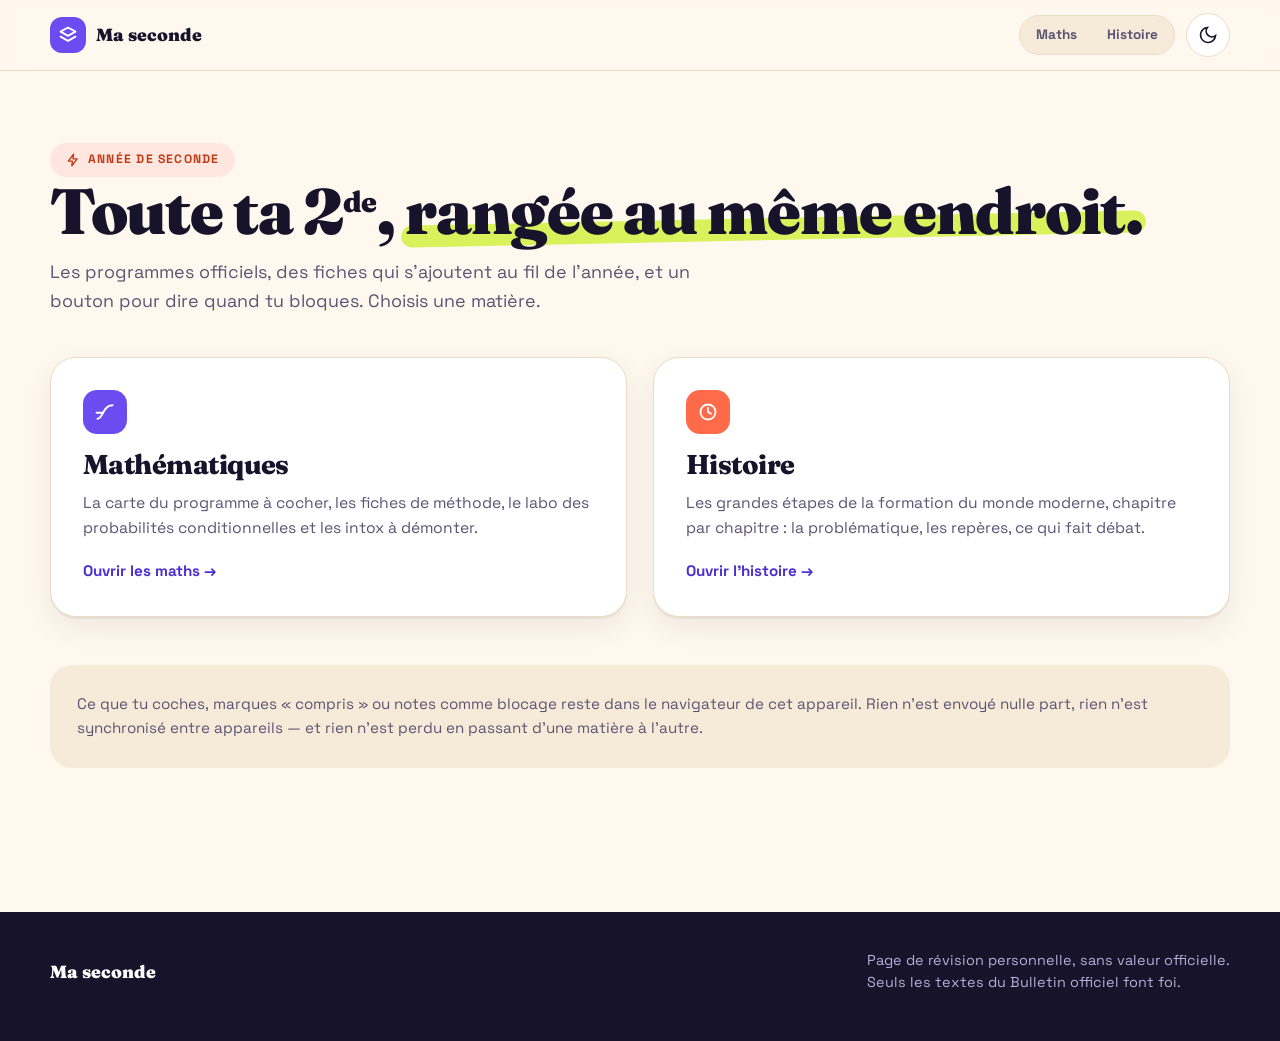
==== commit e8dd0017: "Add history section and split the site into one page per subject The site now covers two subjects, s" ====
--- a/index.html
+++ b/index.html
@@ -3,392 +3,64 @@
 <head>
 <meta charset="utf-8">
 <meta name="viewport" content="width=device-width, initial-scale=1, viewport-fit=cover">
-<title>Maths 2de — cours, fiches et révisions</title>
-<meta name="description" content="Le programme de mathématiques de seconde (2026) et des fiches de révision.">
+<title>Ma seconde — cours, fiches et révisions</title>
+<meta name="description" content="Les fiches de révision de seconde : mathématiques et histoire.">
 <meta name="robots" content="noindex, nofollow">
 <link rel="preconnect" href="https://fonts.googleapis.com">
 <link rel="preconnect" href="https://fonts.gstatic.com" crossorigin>
 <link rel="stylesheet" href="https://fonts.googleapis.com/css2?family=Fraunces:ital,opsz,wght@0,9..144,600;0,9..144,800;0,9..144,900;1,9..144,800&family=Space+Grotesk:wght@400;500;600;700&display=swap">
-<style>
-:root{
-  box-sizing:border-box;
-  padding-top:env(safe-area-inset-top,0px);
-  padding-bottom:env(safe-area-inset-bottom,0px);
-  --bg:#FFF8EE;--bg-2:#F6EBD9;--card:#FFFFFF;--fg:#17132B;--muted:#5B5473;--line:#EBDCC5;
-  --violet:#6C4CF0;--violet-soft:#EDE8FF;--violet-ink:#4A2FD1;
-  --coral:#FF6B4A;--coral-soft:#FFE6DE;--coral-ink:#C03B18;
-  --lime:#D9F25B;--lime-ink:#44540A;
-  --dark:#17132B;--dark-2:#241E42;--dark-line:#3A3163;--dark-muted:#B6AEDA;
-  --shadow:0 2px 0 rgba(23,19,43,.06),0 10px 30px rgba(23,19,43,.07);
-}
-@media (prefers-color-scheme: dark){
-  :root:not([data-theme="light"]){
-    --bg:#131022;--bg-2:#191430;--card:#1F1A3B;--fg:#F7F4FF;--muted:#ABA2CE;--line:#332B58;
-    --violet:#8B72FF;--violet-soft:#2A2352;--violet-ink:#BCA9FF;
-    --coral:#FF8163;--coral-soft:#3A2233;--coral-ink:#FFA98F;--lime:#D9F25B;--lime-ink:#D9F25B;
-    --dark:#0D0A1A;--dark-2:#1B1636;--dark-line:#342C5C;
-    --shadow:0 2px 0 rgba(0,0,0,.2),0 10px 30px rgba(0,0,0,.35);
-  }
-}
-:root[data-theme="dark"]{
-  --bg:#131022;--bg-2:#191430;--card:#1F1A3B;--fg:#F7F4FF;--muted:#ABA2CE;--line:#332B58;
-  --violet:#8B72FF;--violet-soft:#2A2352;--violet-ink:#BCA9FF;
-  --coral:#FF8163;--coral-soft:#3A2233;--coral-ink:#FFA98F;--lime:#D9F25B;--lime-ink:#D9F25B;
-  --dark:#0D0A1A;--dark-2:#1B1636;--dark-line:#342C5C;
-  --shadow:0 2px 0 rgba(0,0,0,.2),0 10px 30px rgba(0,0,0,.35);
-}
-*,*::before,*::after{box-sizing:border-box}
-html{scroll-behavior:smooth;scroll-padding-top:calc(76px + env(safe-area-inset-top,0px))}
-body{margin:0;background:var(--bg);color:var(--fg);font-family:"Space Grotesk",system-ui,sans-serif;font-size:17px;line-height:1.6;-webkit-font-smoothing:antialiased}
-h1,h2,h3{font-family:Fraunces,Georgia,serif;font-weight:900;line-height:1.05;letter-spacing:-.02em;margin:0}
-h1{font-size:clamp(2.1rem,7.4vw,4rem)}
-h2{font-size:clamp(1.7rem,5vw,2.8rem)}
-h3{font-size:clamp(1.05rem,3.4vw,1.3rem);font-weight:800;line-height:1.25}
-p{margin:0}
-a{color:var(--violet-ink)}a:hover{color:var(--coral-ink)}
-code{font-family:Fraunces,Georgia,serif;font-weight:700}
-.wrap{width:min(1180px,100% - 2.2rem);margin-inline:auto}
-.sec{padding:clamp(3rem,8vw,5.5rem) 0}
-.eyebrow{font-size:.75rem;font-weight:700;letter-spacing:.16em;text-transform:uppercase;color:var(--violet-ink)}
-.lede{color:var(--muted);font-size:clamp(1rem,2.3vw,1.12rem);max-width:62ch;margin-top:.9rem}
-.head{margin-bottom:clamp(1.6rem,4vw,2.4rem)}
-.head h2{margin-top:.6rem}
-.progress{position:fixed;top:env(safe-area-inset-top,0px);left:0;height:4px;width:0;background:var(--coral);z-index:60}
-header.nav{position:sticky;top:env(safe-area-inset-top,0px);z-index:50;background:color-mix(in srgb,var(--bg) 88%,transparent);backdrop-filter:blur(10px);border-bottom:1px solid var(--line)}
-.nav-in{display:flex;align-items:center;justify-content:space-between;gap:1rem;height:70px}
-.brand{display:flex;align-items:center;gap:.6rem;font-family:Fraunces,serif;font-weight:900;font-size:1.1rem;text-decoration:none;color:var(--fg)}
-.mark{width:36px;height:36px;border-radius:12px;background:var(--violet);display:grid;place-items:center;flex:none}
-.nav-links{display:none;gap:1.5rem}
-.nav-links a{font-size:.94rem;font-weight:600;text-decoration:none;color:var(--fg)}
-.nav-links a:hover{color:var(--violet-ink)}
-.theme-btn{width:44px;height:44px;border-radius:999px;border:1.5px solid var(--line);background:var(--card);color:var(--fg);display:grid;place-items:center;cursor:pointer;flex:none}
-@media(min-width:940px){.nav-links{display:flex}}
-.btn{display:inline-flex;align-items:center;justify-content:center;gap:.5rem;min-height:50px;padding:0 1.4rem;border-radius:999px;font-family:"Space Grotesk",sans-serif;font-size:1rem;font-weight:700;text-decoration:none;cursor:pointer;border:1.5px solid transparent;transition:transform .12s ease}
-.btn:active{transform:translateY(2px)}
-.btn-primary{background:var(--violet);color:#fff;border-color:var(--violet)}
-.btn-primary:hover{color:#fff;background:var(--violet-ink)}
-.btn-ghost{background:var(--card);color:var(--fg);border-color:var(--line)}
-.btn-ghost:hover{color:var(--fg);border-color:var(--violet)}
-.btn-dark{background:var(--fg);color:var(--bg)}
-.btn-dark:hover{color:var(--bg);opacity:.88}
-.btn-sm{min-height:44px;font-size:.9rem;padding:0 1rem}
-.hero{padding:clamp(2.2rem,6vw,4rem) 0 clamp(2rem,5vw,3.2rem)}
-.hero-grid{display:grid;gap:clamp(1.8rem,5vw,3.2rem);align-items:center}
-@media(min-width:960px){.hero-grid{grid-template-columns:1.05fr .95fr}}
-.pill{display:inline-flex;align-items:center;gap:.5rem;padding:.45rem 1rem;border-radius:999px;background:var(--coral-soft);color:var(--coral-ink);font-size:.76rem;font-weight:700;letter-spacing:.1em;text-transform:uppercase}
-.hero h1{margin:1.1rem 0 0}
-.hl{position:relative;display:inline-block}
-.hl::after{content:"";position:absolute;left:-.06em;right:-.06em;bottom:.06em;height:.34em;background:var(--lime);z-index:-1;border-radius:.2em;transform:rotate(-1.2deg)}
-.hero-cta{display:flex;flex-wrap:wrap;gap:.8rem;margin-top:1.7rem}
-.src-note{margin-top:1rem;font-size:.85rem;color:var(--muted)}
-.sticker{position:absolute;top:-16px;right:-8px;z-index:2;background:var(--lime);color:#2E3A00;font-family:Fraunces,serif;font-weight:900;font-size:.82rem;padding:.5rem .85rem;border-radius:14px;transform:rotate(7deg);box-shadow:0 6px 0 rgba(23,19,43,.12)}
-.hero-card{position:relative;background:var(--card);border:1.5px solid var(--line);border-radius:26px;padding:clamp(1.2rem,4vw,1.8rem);box-shadow:var(--shadow)}
-.stats{background:var(--dark)}
-.stats .wrap{display:grid;gap:1.5rem;padding:clamp(2rem,5vw,2.8rem) 0;grid-template-columns:repeat(2,1fr)}
-@media(min-width:800px){.stats .wrap{grid-template-columns:repeat(4,1fr)}}
-.stat b{display:block;font-family:Fraunces,serif;font-size:clamp(1.4rem,4.2vw,1.9rem);font-weight:800;color:#fff}
-.stat span{display:block;margin-top:.3rem;font-size:.9rem;line-height:1.45;color:var(--dark-muted)}
-.grid{display:grid;gap:1.1rem}
-.g3{grid-template-columns:1fr}
-@media(min-width:680px){.g3{grid-template-columns:repeat(2,1fr)}}
-@media(min-width:1000px){.g3{grid-template-columns:repeat(3,1fr)}}
-.g2{grid-template-columns:1fr}
-@media(min-width:800px){.g2{grid-template-columns:repeat(2,1fr)}}
-.card{background:var(--card);border:1.5px solid var(--line);border-radius:22px;padding:clamp(1.2rem,3.4vw,1.7rem);box-shadow:var(--shadow)}
-.card p{color:var(--muted);font-size:.96rem;margin-top:.6rem}
-.card.lime{background:var(--lime);border-color:var(--lime)}
-.card.lime h3{color:#2E3A00}.card.lime p{color:#44540A}
-.tag{display:inline-block;margin-top:1rem;padding:.4rem .75rem;border-radius:10px;background:var(--violet-soft);color:var(--violet-ink);font-size:.82rem;font-weight:600;line-height:1.4}
-.tag.corail{background:var(--coral-soft);color:var(--coral-ink)}
-.filters{display:flex;flex-wrap:wrap;gap:.5rem;margin-bottom:1.4rem}
-.filt{min-height:44px;padding:0 1rem;border-radius:999px;border:1.5px solid var(--line);background:var(--card);color:var(--fg);font:inherit;font-size:.92rem;font-weight:600;cursor:pointer}
-.filt[aria-pressed="true"]{background:var(--fg);color:var(--bg);border-color:var(--fg)}
-.fiches{display:grid;gap:1rem}
-.fiche{background:var(--card);border:1.5px solid var(--line);border-radius:22px;box-shadow:var(--shadow);overflow:hidden}
-.fiche>summary{list-style:none;cursor:pointer;display:flex;align-items:center;gap:.8rem;padding:1.1rem clamp(1rem,3vw,1.4rem);min-height:64px}
-.fiche>summary::-webkit-details-marker{display:none}
-.f-title{font-family:Fraunces,serif;font-weight:800;font-size:1.1rem;line-height:1.25}
-.f-part{font-size:.72rem;font-weight:700;letter-spacing:.08em;text-transform:uppercase;color:var(--violet-ink);display:block;margin-bottom:.15rem}
-.f-done{margin-left:auto;flex:none;width:28px;height:28px;border-radius:999px;border:2px solid var(--line);display:grid;place-items:center;color:transparent}
-.fiche.done .f-done{background:var(--lime);border-color:var(--lime);color:#33400A}
-.f-body{padding:0 clamp(1rem,3vw,1.4rem) 1.3rem;border-top:1px solid var(--line)}
-.f-block{margin-top:1.2rem}
-.f-lab{font-size:.74rem;font-weight:700;letter-spacing:.14em;text-transform:uppercase;color:var(--muted);margin-bottom:.4rem}
-.f-idee{font-size:1.05rem;line-height:1.55}
-.f-body ol{margin:0;padding-left:1.2rem}
-.f-body ol li{margin-bottom:.4rem}
-.f-err{background:var(--coral-soft);color:var(--coral-ink);border-radius:14px;padding:.9rem 1.1rem;font-size:.97rem}
-.f-ex{background:var(--bg-2);border-radius:14px;padding:1rem 1.1rem}
-.f-cor{margin-top:.8rem;padding-top:.8rem;border-top:1px dashed var(--line);font-size:.97rem}
-.f-actions{display:flex;flex-wrap:wrap;gap:.6rem;margin-top:1.3rem}
-.f-empty{text-align:center;padding:2.6rem 1.2rem;border:2px dashed var(--line);border-radius:22px;color:var(--muted)}
-.ask{margin-top:1rem;display:none}
-.ask.open{display:block}
-.ask textarea{width:100%;min-height:90px;border-radius:14px;border:1.5px solid var(--line);background:var(--bg);color:var(--fg);font:inherit;font-size:.97rem;padding:.8rem 1rem;resize:vertical}
-.ask textarea:focus-visible{outline:3px solid var(--violet);outline-offset:1px}
-.ask-note{font-size:.82rem;color:var(--muted);margin-top:.5rem}
-.q-item{background:var(--card);border:1.5px solid var(--line);border-radius:18px;padding:1.1rem 1.2rem}
-.q-meta{font-size:.78rem;color:var(--muted);margin-bottom:.4rem}
-.q-txt{font-size:1rem;line-height:1.5}
-.q-act{display:flex;flex-wrap:wrap;gap:.5rem;margin-top:.9rem}
-.prog-bar{height:14px;border-radius:999px;background:var(--bg-2);border:1.5px solid var(--line);overflow:hidden}
-.prog-fill{height:100%;width:0;background:var(--lime);transition:width .35s ease}
-.prog-row{display:flex;flex-wrap:wrap;align-items:center;justify-content:space-between;gap:.8rem;margin-bottom:.7rem}
-.prog-count{font-family:Fraunces,serif;font-weight:800;font-size:1.05rem}
-.reset{background:none;border:none;padding:.5rem .2rem;min-height:44px;color:var(--muted);font:inherit;font-size:.9rem;text-decoration:underline;cursor:pointer}
-.part{background:var(--card);border:1.5px solid var(--line);border-radius:22px;overflow:hidden;box-shadow:var(--shadow)}
-.part>summary{list-style:none;cursor:pointer;display:flex;align-items:center;gap:.85rem;padding:1.1rem clamp(1rem,3vw,1.4rem);min-height:64px;font-family:Fraunces,serif;font-weight:800;font-size:1.1rem}
-.part>summary::-webkit-details-marker{display:none}
-.num{width:34px;height:34px;flex:none;border-radius:11px;background:var(--violet);color:#fff;display:grid;place-items:center;font-family:Fraunces,serif;font-size:1rem}
-.caret{margin-left:auto;transition:transform .2s ease;color:var(--muted);flex:none}
-details[open]>summary .caret{transform:rotate(180deg)}
-.part ul{list-style:none;margin:0;padding:0 clamp(1rem,3vw,1.4rem) 1.2rem}
-.part li{border-top:1px solid var(--line)}
-.part label{display:flex;gap:.8rem;align-items:flex-start;padding:.85rem .2rem;min-height:44px;cursor:pointer;font-size:.97rem;line-height:1.45}
-.part input{appearance:none;-webkit-appearance:none;flex:none;margin-top:.15rem;width:24px;height:24px;border-radius:8px;border:2px solid var(--line);background:var(--card);cursor:pointer}
-.part input:checked{background:var(--lime);border-color:var(--lime)}
-.part input:checked+span{color:var(--muted);text-decoration:line-through}
-.part input:focus-visible{outline:3px solid var(--violet);outline-offset:2px}
-.calc{background:var(--dark);color:#fff;border-radius:26px;padding:clamp(1.3rem,4vw,2.2rem)}
-.calc h3{color:#fff}
-.calc-grid{display:grid;gap:1.5rem;margin-top:1.3rem}
-@media(min-width:840px){.calc-grid{grid-template-columns:1fr 1fr;gap:2.3rem}}
-.slider-row{margin-bottom:1.2rem}
-.slider-row label{display:flex;justify-content:space-between;gap:1rem;font-size:.94rem;color:var(--dark-muted);margin-bottom:.4rem}
-.slider-row b{color:var(--lime);font-family:Fraunces,serif;font-size:1.05rem}
-input[type=range]{width:100%;height:44px;accent-color:#D9F25B;background:transparent;cursor:pointer}
-.result{background:var(--dark-2);border:1.5px solid var(--dark-line);border-radius:18px;padding:1.2rem}
-.result .big{font-family:Fraunces,serif;font-size:clamp(2.2rem,8.5vw,3.1rem);font-weight:900;color:var(--lime);line-height:1}
-.dots{display:flex;flex-wrap:wrap;gap:3px;margin-top:1rem}
-.dot{width:9px;height:9px;border-radius:3px;background:var(--dark-line)}
-.dot.pos{background:#FF6B4A}.dot.tp{background:#D9F25B}
-.legend{display:flex;flex-wrap:wrap;gap:1rem;margin-top:.9rem;font-size:.84rem;color:var(--dark-muted)}
-.legend i{width:10px;height:10px;border-radius:3px;display:inline-block;margin-right:.4rem}
-.flip{background:none;border:none;padding:0;font:inherit;text-align:left;cursor:pointer;perspective:1200px;min-height:230px}
-.flip-in{position:relative;height:100%;min-height:230px;transition:transform .55s cubic-bezier(.3,1.3,.5,1);transform-style:preserve-3d}
-.flip[aria-expanded="true"] .flip-in{transform:rotateY(180deg)}
-.face{position:absolute;inset:0;backface-visibility:hidden;border-radius:22px;padding:1.4rem;display:flex;flex-direction:column;justify-content:space-between;border:1.5px solid var(--dark-line);background:var(--dark-2)}
-.face.back{transform:rotateY(180deg)}
-.face q{font-family:Fraunces,serif;font-size:1.12rem;font-weight:800;color:#fff;font-style:italic;line-height:1.3}
-.face p{color:var(--dark-muted);font-size:.94rem}
-.verdict{align-self:flex-start;padding:.35rem .8rem;border-radius:999px;font-size:.74rem;font-weight:800;letter-spacing:.1em}
-.v-faux{background:#FF6B4A;color:#2B0A02}.v-vrai{background:#D9F25B;color:#33400A}
-.hint{color:var(--dark-muted);font-size:.84rem}
-.skills{display:grid;gap:.9rem;grid-template-columns:1fr}
-@media(min-width:620px){.skills{grid-template-columns:repeat(2,1fr)}}
-@media(min-width:960px){.skills{grid-template-columns:repeat(3,1fr)}}
-.skill{background:var(--card);border:1.5px solid var(--line);border-radius:16px;padding:1rem 1.2rem}
-.skill b{font-family:Fraunces,serif;font-size:1.06rem;display:block}
-.skill span{font-size:.9rem;color:var(--muted)}
-.callout{display:flex;gap:1rem;align-items:flex-start;background:var(--coral-soft);border-radius:20px;padding:clamp(1.1rem,3vw,1.5rem);color:var(--coral-ink)}
-.callout p{color:var(--coral-ink);font-size:.97rem}
-.source{background:var(--bg-2);border-radius:26px;padding:clamp(1.3rem,4vw,2.1rem);display:grid;gap:1.5rem}
-@media(min-width:880px){.source{grid-template-columns:1.2fr .8fr;gap:2.3rem}}
-.reserve{background:var(--card);border:1.5px solid var(--line);border-radius:18px;padding:1.2rem}
-.reserve p{font-size:.91rem;color:var(--muted);margin-top:.6rem}
-footer{background:var(--dark);color:var(--dark-muted);padding:2.4rem 0 3rem;margin-top:clamp(2rem,6vw,4rem)}
-footer .wrap{display:flex;flex-wrap:wrap;gap:1.2rem;justify-content:space-between;align-items:center}
-.reveal{opacity:0;transform:translateY(18px)}
-.reveal.in{opacity:1;transform:none;transition:opacity .6s ease,transform .6s ease}
-.err-box{background:var(--coral-soft);color:var(--coral-ink);border-radius:18px;padding:1.2rem 1.4rem;font-size:.95rem}
-@media(prefers-reduced-motion:reduce){html{scroll-behavior:auto}.reveal{opacity:1;transform:none;transition:none}.flip-in{transition:none}}
-</style>
+<link rel="stylesheet" href="assets/styles.css">
 </head>
 <body>
 
 <div class="progress" id="progress"></div>
-
 <header class="nav">
   <div class="wrap nav-in">
-    <a class="brand" href="#top">
-      <span class="mark"><svg width="20" height="20" viewBox="0 0 24 24" fill="none" stroke="#fff" stroke-width="2.4" stroke-linecap="round"><path d="M3 20c7 0 6-16 18-16"/><path d="M2 13h7"/></svg></span>
-      Maths 2<sup style="font-size:.6em">de</sup>
+    <a class="brand" href="index.html">
+      <span class="mark"><svg width="20" height="20" viewBox="0 0 24 24" fill="none" stroke="#fff" stroke-width="2.2" stroke-linecap="round" stroke-linejoin="round"><path d="M12 3 3 8l9 5 9-5-9-5z"/><path d="M3 14l9 5 9-5"/></svg></span>
+      Ma seconde
     </a>
-    <nav class="nav-links">
-      <a href="#fiches">Mes fiches</a>
-      <a href="#blocages">Mes blocages</a>
-      <a href="#programme">Le programme</a>
-      <a href="#labo">Le labo</a>
-      <a href="#intox">Les intox</a>
-    </nav>
-    <button class="theme-btn" id="theme" aria-label="Changer de thème clair ou sombre">
-      <svg width="20" height="20" viewBox="0 0 24 24" fill="none" stroke="currentColor" stroke-width="2" stroke-linecap="round"><path d="M21 12.8A9 9 0 1 1 11.2 3a7 7 0 0 0 9.8 9.8z"/></svg>
-    </button>
+    <div style="display:flex;align-items:center;gap:.7rem">
+      <div class="mat-switch">
+        <a href="maths.html">Maths</a>
+        <a href="histoire.html">Histoire</a>
+      </div>
+      <button class="theme-btn" id="theme" aria-label="Changer de thème clair ou sombre">
+        <svg width="20" height="20" viewBox="0 0 24 24" fill="none" stroke="currentColor" stroke-width="2" stroke-linecap="round"><path d="M21 12.8A9 9 0 1 1 11.2 3a7 7 0 0 0 9.8 9.8z"/></svg>
+      </button>
+    </div>
   </div>
 </header>
 
 <main id="top">
 
-  <section class="hero wrap">
-    <div class="hero-grid">
-      <div>
-        <span class="pill">
-          <svg width="14" height="14" viewBox="0 0 24 24" fill="none" stroke="currentColor" stroke-width="2.4" stroke-linejoin="round"><path d="M13 2 4 14h7l-1 8 9-12h-7z"/></svg>
-          Programme 2026 · année de seconde
-        </span>
-        <h1>Tes maths de 2<sup style="font-size:.45em">de</sup>, <span class="hl">rangées au même endroit</span>.</h1>
-        <p class="lede">La carte complète du programme, plus des fiches qui s'ajoutent au fil de l'année : l'idée, la méthode, l'erreur classique, un exercice corrigé. Et un bouton pour dire quand tu bloques.</p>
-        <div class="hero-cta">
-          <a class="btn btn-primary" href="#fiches">Voir mes fiches</a>
-          <a class="btn btn-ghost" href="#labo">Jouer avec les probas</a>
-        </div>
-        <p class="src-note" id="srcNote"></p>
-      </div>
-      <div class="hero-card">
-        <span class="sticker">inédit en 2<sup>de</sup> !</span>
-        <p class="eyebrow">La grosse nouveauté de l'année</p>
-        <svg viewBox="0 0 340 180" style="width:100%;height:auto;margin:1rem 0" role="img" aria-label="Arbre de probabilité à deux niveaux">
-          <line x1="24" y1="90" x2="124" y2="46" stroke="var(--violet)" stroke-width="2.6" stroke-linecap="round"/>
-          <line x1="24" y1="90" x2="124" y2="134" stroke="var(--violet)" stroke-width="2.6" stroke-linecap="round"/>
-          <line x1="146" y1="42" x2="244" y2="20" stroke="var(--line)" stroke-width="2.4" stroke-linecap="round"/>
-          <line x1="146" y1="42" x2="244" y2="72" stroke="var(--line)" stroke-width="2.4" stroke-linecap="round"/>
-          <line x1="146" y1="138" x2="244" y2="110" stroke="var(--line)" stroke-width="2.4" stroke-linecap="round"/>
-          <line x1="146" y1="138" x2="244" y2="162" stroke="var(--line)" stroke-width="2.4" stroke-linecap="round"/>
-          <circle cx="18" cy="90" r="7" fill="var(--fg)"/>
-          <circle cx="133" cy="42" r="7" fill="var(--violet)"/>
-          <circle cx="133" cy="138" r="7" fill="var(--violet)"/>
-          <circle cx="251" cy="18" r="6" fill="var(--coral)"/><circle cx="251" cy="74" r="6" fill="var(--coral)"/>
-          <circle cx="251" cy="108" r="6" fill="var(--coral)"/><circle cx="251" cy="164" r="6" fill="var(--coral)"/>
-          <text x="62" y="56" font-family="Space Grotesk,sans-serif" font-size="13" font-weight="700" fill="var(--violet-ink)">0,3</text>
-          <text x="62" y="130" font-family="Space Grotesk,sans-serif" font-size="13" font-weight="700" fill="var(--violet-ink)">0,7</text>
-          <text x="264" y="23" font-family="Space Grotesk,sans-serif" font-size="12" fill="var(--muted)">malade</text>
-          <text x="264" y="79" font-family="Space Grotesk,sans-serif" font-size="12" fill="var(--muted)">sain</text>
-          <text x="264" y="113" font-family="Space Grotesk,sans-serif" font-size="12" fill="var(--muted)">malade</text>
-          <text x="264" y="169" font-family="Space Grotesk,sans-serif" font-size="12" fill="var(--muted)">sain</text>
-          <text x="118" y="22" font-family="Space Grotesk,sans-serif" font-size="12" font-weight="700" fill="var(--fg)">test +</text>
-          <text x="118" y="168" font-family="Space Grotesk,sans-serif" font-size="12" font-weight="700" fill="var(--fg)">test −</text>
-        </svg>
-        <p style="color:var(--muted);font-size:.96rem">Les <strong style="color:var(--fg)">probabilités conditionnelles</strong> et les arbres pondérés étaient réservés à la terminale. Ils débarquent en seconde.</p>
-      </div>
+  <section class="home wrap">
+    <span class="pill">
+      <svg width="14" height="14" viewBox="0 0 24 24" fill="none" stroke="currentColor" stroke-width="2.4" stroke-linejoin="round"><path d="M13 2 4 14h7l-1 8 9-12h-7z"/></svg>
+      Année de seconde
+    </span>
+    <h1>Toute ta 2<sup style="font-size:.45em">de</sup>, <span class="hl">rangée au même endroit.</span></h1>
+    <p class="lede">Les programmes officiels, des fiches qui s'ajoutent au fil de l'année, et un bouton pour dire quand tu bloques. Choisis une matière.</p>
+
+    <div class="home-grid">
+      <a class="mat-card" href="maths.html">
+        <span class="mark"><svg width="20" height="20" viewBox="0 0 24 24" fill="none" stroke="#fff" stroke-width="2.4" stroke-linecap="round"><path d="M3 20c7 0 6-16 18-16"/><path d="M2 13h7"/></svg></span>
+        <h3>Mathématiques</h3>
+        <p>La carte du programme à cocher, les fiches de méthode, le labo des probabilités conditionnelles et les intox à démonter.</p>
+        <span class="go">Ouvrir les maths →</span>
+      </a>
+      <a class="mat-card hist" href="histoire.html">
+        <span class="mark"><svg width="20" height="20" viewBox="0 0 24 24" fill="none" stroke="#fff" stroke-width="2.2" stroke-linecap="round" stroke-linejoin="round"><circle cx="12" cy="12" r="9"/><path d="M12 7v5l3.5 2"/></svg></span>
+        <h3>Histoire</h3>
+        <p>Les grandes étapes de la formation du monde moderne, chapitre par chapitre : la problématique, les repères, ce qui fait débat.</p>
+        <span class="go">Ouvrir l'histoire →</span>
+      </a>
     </div>
-  </section>
 
-  <section class="stats">
-    <div class="wrap">
-      <div class="stat"><b>Sept. 2026</b><span>Entrée en vigueur du nouveau texte</span></div>
-      <div class="stat"><b>4 parties</b><span>Nombres · Géométrie · Fonctions · Stats &amp; probas</span></div>
-      <div class="stat"><b>3 fils rouges</b><span>Logique · Python · Automatismes</span></div>
-      <div class="stat"><b>Python</b><span>Le seul langage cité par le programme</span></div>
-    </div>
-  </section>
-
-  <section class="sec wrap reveal" id="fiches">
-    <div class="head">
-      <p class="eyebrow">Mes fiches</p>
-      <h2>Les notions, décortiquées</h2>
-      <p class="lede">Chaque fiche suit la même forme : l'idée en une phrase, la méthode pas à pas, l'erreur classique, un exercice type corrigé. De nouvelles fiches s'ajoutent au fil des chapitres.</p>
-    </div>
-    <div class="filters" id="filters"></div>
-    <div class="fiches" id="fichesList"><div class="f-empty">Chargement…</div></div>
-  </section>
-
-  <section class="sec" id="blocages" style="background:var(--bg-2)">
-    <div class="wrap reveal">
-      <div class="head">
-        <p class="eyebrow">Mes blocages</p>
-        <h2>Ce sur quoi je coince</h2>
-        <p class="lede">Ces notes restent sur cet appareil : rien n'est envoyé nulle part. Quand tu veux en parler, appuie sur « Envoyer » — ton téléphone te proposera par quel moyen.</p>
-      </div>
-      <div class="grid g2" id="bList"></div>
-    </div>
-  </section>
-
-  <section class="sec wrap reveal" id="programme">
-    <div class="head">
-      <p class="eyebrow">Le programme</p>
-      <h2>La carte complète, à cocher</h2>
-      <p class="lede">Ce n'est pas l'ordre des chapitres : le texte demande un enseignement « en spirale ». Coche ce que tu as vu en cours.</p>
-    </div>
-    <div style="margin-bottom:1.5rem">
-      <div class="prog-row">
-        <span class="prog-count" id="progText">…</span>
-        <button class="reset" id="reset" type="button">Tout décocher</button>
-      </div>
-      <div class="prog-bar"><div class="prog-fill" id="progFill"></div></div>
-    </div>
-    <div class="grid g2" id="partsList"></div>
-  </section>
-
-  <section class="sec wrap reveal" id="labo">
-    <div class="calc">
-      <p class="eyebrow" style="color:var(--lime)">Le labo</p>
-      <h3 style="font-size:clamp(1.4rem,4.5vw,2rem);margin-top:.5rem">Pourquoi un test positif ne veut pas dire « malade »</h3>
-      <p style="color:var(--dark-muted);margin-top:.8rem;max-width:60ch">C'est l'exemple star du nouveau programme. Bouge les curseurs : sur 1 000 personnes testées, combien de positifs sont vraiment malades ?</p>
-      <div class="calc-grid">
-        <div>
-          <div class="slider-row"><label for="prev">Part de malades dans la population <b id="prevV">1 %</b></label><input type="range" id="prev" min="1" max="300" value="10"></div>
-          <div class="slider-row"><label for="sens">Sensibilité (détecte les malades) <b id="sensV">99 %</b></label><input type="range" id="sens" min="50" max="100" value="99"></div>
-          <div class="slider-row"><label for="spec">Spécificité (épargne les sains) <b id="specV">95 %</b></label><input type="range" id="spec" min="50" max="100" value="95"></div>
-        </div>
-        <div class="result">
-          <p style="color:var(--dark-muted);font-size:.9rem">Si ton test est positif, tu es vraiment malade dans</p>
-          <div class="big" id="ppv">17 %</div>
-          <p id="detail" style="color:var(--dark-muted);font-size:.92rem;margin-top:.7rem"></p>
-          <div class="dots" id="dots" aria-hidden="true"></div>
-          <div class="legend">
-            <span><i style="background:#D9F25B"></i>vrais positifs</span>
-            <span><i style="background:#FF6B4A"></i>faux positifs</span>
-            <span><i style="background:var(--dark-line)"></i>tests négatifs</span>
-          </div>
-        </div>
-      </div>
-      <p style="color:var(--dark-muted);font-size:.87rem;margin-top:1.2rem">Chaque carré = 1 personne sur 1 000. C'est exactement le raisonnement sur tableau croisé attendu par le programme.</p>
-    </div>
-  </section>
-
-  <section class="sec wrap reveal" id="change">
-    <div class="head">
-      <p class="eyebrow">Ce qui change</p>
-      <h2>Ce que tes aînés n'ont pas fait</h2>
-      <p class="lede">Le programme de 2019 tenait depuis sept ans. Voici ce que le nouveau texte ajoute, ou déplace.</p>
-    </div>
-    <div class="grid g3" id="changeList"></div>
-  </section>
-
-  <section class="sec wrap reveal">
-    <div class="head">
-      <p class="eyebrow">Les fils rouges</p>
-      <h2>Ce qui revient tout le temps</h2>
-      <p class="lede">Pas de chapitre dédié dans le cahier : ça se travaille dans tous les autres chapitres, toute l'année.</p>
-    </div>
-    <div class="grid g3" id="filsList"></div>
-  </section>
-
-  <section class="sec" id="intox" style="background:var(--dark)">
-    <div class="wrap reveal">
-      <div class="head">
-        <p class="eyebrow" style="color:var(--coral)">Vérifié dans le texte</p>
-        <h2 style="color:#fff">Les rumeurs. Clique pour le verdict.</h2>
-        <p class="lede" style="color:var(--dark-muted)">Beaucoup de sites résument le nouveau programme sans l'avoir lu. Voilà ce que dit vraiment l'arrêté.</p>
-      </div>
-      <div class="grid g3" id="intoxList"></div>
-    </div>
-  </section>
-
-  <section class="sec wrap reveal">
-    <div class="head">
-      <p class="eyebrow">Ce qu'on évalue</p>
-      <h2>Les 6 compétences, en vrai</h2>
-      <p class="lede">Une note ne juge pas que le résultat final. Le texte demande de valoriser les démarches pertinentes, même quand elles ne mènent pas tout de suite à la bonne réponse.</p>
-    </div>
-    <div class="skills" id="skillsList"></div>
-    <div class="callout" style="margin-top:1.5rem">
-      <svg width="28" height="28" style="flex:none" viewBox="0 0 24 24" fill="none" stroke="currentColor" stroke-width="2" stroke-linecap="round" stroke-linejoin="round"><rect x="3" y="4" width="18" height="14" rx="3"/><path d="M8 21h8M9 9h.01M15 9h.01M9 14h6"/></svg>
-      <p><strong>Nouveau dans le texte :</strong> les professeurs doivent préciser le cadre et les modalités d'usage des outils d'intelligence artificielle dans le travail personnel des élèves. À demander dès le premier cours.</p>
-    </div>
-  </section>
-
-  <section class="sec wrap reveal">
-    <div class="source">
-      <div>
-        <h2 style="font-size:clamp(1.5rem,4.5vw,2.2rem)">D'où vient cette page</h2>
-        <p class="lede">La partie « programme » vient de l'annexe officielle — les 25 pages du texte, pas un résumé de site tiers. Les fiches, elles, sont rédigées au fil de l'année : elles expliquent, elles ne font pas autorité.</p>
-        <a class="btn btn-dark" style="margin-top:1.3rem" id="srcLink" href="#">Lire le texte officiel</a>
-      </div>
-      <div class="reserve">
-        <p class="eyebrow" style="color:var(--muted)">Réserves honnêtes</p>
-        <div id="reservesList"></div>
-      </div>
+    <div class="home-note">
+      Ce que tu coches, marques « compris » ou notes comme blocage reste dans le navigateur
+      de cet appareil. Rien n'est envoyé nulle part, rien n'est synchronisé entre appareils —
+      et rien n'est perdu en passant d'une matière à l'autre.
     </div>
   </section>
 
@@ -396,397 +68,11 @@
 
 <footer>
   <div class="wrap">
-    <span style="font-family:Fraunces,serif;font-weight:900;color:#fff;font-size:1.1rem">Maths 2<sup style="font-size:.6em">de</sup></span>
-    <span style="font-size:.9rem;line-height:1.5">Page de révision personnelle, sans valeur officielle.<br>Seul le Bulletin officiel fait foi.</span>
+    <span style="font-family:Fraunces,serif;font-weight:900;color:#fff;font-size:1.1rem">Ma seconde</span>
+    <span style="font-size:.9rem;line-height:1.5">Page de révision personnelle, sans valeur officielle.<br>Seuls les textes du Bulletin officiel font foi.</span>
   </div>
 </footer>
 
-<script>
-(function(){
-  "use strict";
-
-  var PART_LABEL = {
-    nombres:"Nombres & algèbre", geometrie:"Géométrie",
-    fonctions:"Fonctions", stats:"Stats & probas", transversal:"Fil rouge"
-  };
-  var LS = { check:"m2d-check", done:"m2d-done", bloc:"m2d-bloc", theme:"m2d-theme" };
-
-  function el(tag, cls, txt){
-    var n = document.createElement(tag);
-    if (cls) n.className = cls;
-    if (txt != null) n.textContent = txt;
-    return n;
-  }
-  function str(v){ return typeof v === "string" ? v : ""; }
-  function arr(v){ return Array.isArray(v) ? v : []; }
-  function load(key, fallback){
-    try { var v = JSON.parse(localStorage.getItem(key)); return v == null ? fallback : v; }
-    catch(e){ return fallback; }
-  }
-  function save(key, val){ try { localStorage.setItem(key, JSON.stringify(val)); } catch(e){} }
-
-  /* ---------- thème ---------- */
-  var tBtn = document.getElementById("theme");
-  try { var sv = localStorage.getItem(LS.theme); if (sv) document.documentElement.setAttribute("data-theme", JSON.parse(sv)); } catch(e){}
-  tBtn.addEventListener("click", function(){
-    var cur = document.documentElement.getAttribute("data-theme")
-      || (window.matchMedia("(prefers-color-scheme: dark)").matches ? "dark" : "light");
-    var next = cur === "dark" ? "light" : "dark";
-    document.documentElement.setAttribute("data-theme", next);
-    save(LS.theme, next);
-  });
-
-  /* ---------- barre de scroll ---------- */
-  var bar = document.getElementById("progress");
-  function onScroll(){
-    var h = document.documentElement.scrollHeight - window.innerHeight;
-    bar.style.width = (h > 0 ? (window.scrollY / h) * 100 : 0) + "%";
-  }
-  window.addEventListener("scroll", onScroll, {passive:true});
-  onScroll();
-
-  /* ---------- labo ---------- */
-  var prev = document.getElementById("prev"), sens = document.getElementById("sens"), spec = document.getElementById("spec");
-  var prevV = document.getElementById("prevV"), sensV = document.getElementById("sensV"), specV = document.getElementById("specV");
-  var ppv = document.getElementById("ppv"), detail = document.getElementById("detail"), dotsBox = document.getElementById("dots");
-  var dotEls = [];
-  for (var i = 0; i < 200; i++){ var dd = el("span","dot"); dotsBox.appendChild(dd); dotEls.push(dd); }
-  function calc(){
-    var p = prev.value / 10, se = +sens.value, sp = +spec.value;
-    prevV.textContent = (p % 1 === 0 ? p : p.toFixed(1)) + " %";
-    sensV.textContent = se + " %"; specV.textContent = sp + " %";
-    var malades = 1000 * p / 100, tp = malades * se / 100, fp = (1000 - malades) * (100 - sp) / 100;
-    ppv.textContent = Math.round((tp + fp) > 0 ? tp / (tp + fp) * 100 : 0) + " %";
-    detail.textContent = "Sur 1 000 personnes : " + Math.round(tp + fp) + " tests positifs, dont " + Math.round(tp) + " vrais malades et " + Math.round(fp) + " fausses alertes.";
-    var tpD = Math.round(tp / 5), fpD = Math.round(fp / 5);
-    dotEls.forEach(function(n, idx){ n.className = "dot" + (idx < tpD ? " tp" : (idx < tpD + fpD ? " pos" : "")); });
-  }
-  [prev, sens, spec].forEach(function(n){ n.addEventListener("input", calc); });
-  calc();
-
-  /* ---------- état local ---------- */
-  var checkState = load(LS.check, {});
-  var doneState  = load(LS.done, {});
-  var blocages   = arr(load(LS.bloc, []));
-
-  /* ---------- rendu du programme ---------- */
-  var boxes = [];
-  function renderProgramme(parties){
-    var host = document.getElementById("partsList");
-    host.textContent = "";
-    boxes = [];
-    parties.forEach(function(p, idx){
-      var det = el("details","part");
-      if (idx === 0) det.open = true;
-      var sum = document.createElement("summary");
-      sum.appendChild(el("span","num", String(p.num)));
-      sum.appendChild(document.createTextNode(" " + str(p.titre) + " "));
-      var car = el("span");
-      car.className = "caret";
-      car.innerHTML = '<svg width="20" height="20" viewBox="0 0 24 24" fill="none" stroke="currentColor" stroke-width="2.4" stroke-linecap="round"><path d="M6 9l6 6 6-6"/></svg>';
-      sum.appendChild(car);
-      det.appendChild(sum);
-      var ul = document.createElement("ul");
-      arr(p.notions).forEach(function(n){
-        var li = document.createElement("li");
-        var lab = document.createElement("label");
-        var inp = document.createElement("input");
-        inp.type = "checkbox"; inp.dataset.k = str(n.k);
-        inp.checked = !!checkState[n.k];
-        inp.addEventListener("change", function(){
-          checkState[n.k] = inp.checked; save(LS.check, checkState); paint();
-        });
-        lab.appendChild(inp);
-        lab.appendChild(el("span", null, str(n.texte)));
-        li.appendChild(lab); ul.appendChild(li);
-        boxes.push(inp);
-      });
-      det.appendChild(ul);
-      host.appendChild(det);
-    });
-    paint();
-  }
-  function paint(){
-    var fill = document.getElementById("progFill"), ptext = document.getElementById("progText");
-    boxes.forEach(function(b){ b.checked = !!checkState[b.dataset.k]; });
-    var n = boxes.filter(function(b){ return b.checked; }).length;
-    var total = boxes.length || 1;
-    fill.style.width = (n / total * 100) + "%";
-    var msg = n + " / " + boxes.length + " notions cochées";
-    if (boxes.length && n === boxes.length) msg += " — programme bouclé.";
-    else if (n >= boxes.length / 2) msg += " — plus de la moitié.";
-    ptext.textContent = msg;
-  }
-  document.getElementById("reset").addEventListener("click", function(){
-    checkState = {}; save(LS.check, checkState); paint();
-  });
-
-  /* ---------- blocages ---------- */
-  function renderBlocages(){
-    var host = document.getElementById("bList");
-    host.textContent = "";
-    if (!blocages.length){
-      var e2 = el("div","f-empty","Rien pour l'instant. Utilise « Je bloque » sur une fiche.");
-      e2.style.gridColumn = "1/-1";
-      host.appendChild(e2);
-      return;
-    }
-    blocages.forEach(function(b, idx){
-      var item = el("div","q-item");
-      var when = "";
-      try { when = new Date(b.date).toLocaleDateString("fr-FR",{day:"numeric",month:"long"}); } catch(e){}
-      item.appendChild(el("div","q-meta", (str(b.ficheTitre) || "Note") + (when ? " · " + when : "")));
-      item.appendChild(el("p","q-txt", str(b.texte)));
-      var acts = el("div","q-act");
-      var sendB = el("button","btn btn-ghost btn-sm","Envoyer");
-      sendB.type = "button";
-      sendB.addEventListener("click", function(){
-        var msg = "Je bloque sur « " + str(b.ficheTitre) + " » : " + str(b.texte);
-        if (navigator.share){
-          navigator.share({ title:"Maths 2de", text: msg }).catch(function(){});
-        } else if (navigator.clipboard){
-          navigator.clipboard.writeText(msg).then(function(){ sendB.textContent = "Copié ✓"; }).catch(function(){});
-        } else {
-          window.location.href = "mailto:?subject=" + encodeURIComponent("Maths 2de — je bloque") + "&body=" + encodeURIComponent(msg);
-        }
-      });
-      var delB = el("button","reset","Supprimer");
-      delB.type = "button";
-      delB.addEventListener("click", function(){
-        blocages.splice(idx,1); save(LS.bloc, blocages); renderBlocages();
-      });
-      acts.appendChild(sendB); acts.appendChild(delB);
-      item.appendChild(acts);
-      host.appendChild(item);
-    });
-  }
-
-  /* ---------- fiches ---------- */
-  var fiches = [], filter = "all";
-
-  function buildFiche(f){
-    var wrapEl = el("details","fiche");
-    if (doneState[f.id]) wrapEl.classList.add("done");
-    var sum = document.createElement("summary");
-    var tb = el("div");
-    tb.appendChild(el("span","f-part", PART_LABEL[str(f.partie)] || "Notion"));
-    tb.appendChild(el("div","f-title", str(f.titre) || "Fiche"));
-    sum.appendChild(tb);
-    var mark = el("span","f-done");
-    mark.innerHTML = '<svg width="16" height="16" viewBox="0 0 24 24" fill="none" stroke="currentColor" stroke-width="3" stroke-linecap="round" stroke-linejoin="round"><path d="M4 12l6 6L20 6"/></svg>';
-    sum.appendChild(mark);
-    wrapEl.appendChild(sum);
-
-    var body = el("div","f-body");
-    if (str(f.idee)){
-      var b1 = el("div","f-block");
-      b1.appendChild(el("div","f-lab","L'idée"));
-      b1.appendChild(el("p","f-idee", f.idee));
-      body.appendChild(b1);
-    }
-    if (arr(f.methode).length){
-      var b2 = el("div","f-block");
-      b2.appendChild(el("div","f-lab","La méthode"));
-      var ol = document.createElement("ol");
-      arr(f.methode).forEach(function(s){ ol.appendChild(el("li",null,str(s))); });
-      b2.appendChild(ol); body.appendChild(b2);
-    }
-    if (str(f.erreur)){
-      var b3 = el("div","f-block");
-      b3.appendChild(el("div","f-lab","L'erreur classique"));
-      b3.appendChild(el("p","f-err", f.erreur));
-      body.appendChild(b3);
-    }
-    var ex = f.exercice && typeof f.exercice === "object" ? f.exercice : null;
-    if (ex && str(ex.enonce)){
-      var b4 = el("div","f-block");
-      b4.appendChild(el("div","f-lab","Exercice type"));
-      var box = el("div","f-ex");
-      box.appendChild(el("p", null, ex.enonce));
-      if (str(ex.corrige)){
-        var btn = el("button","btn btn-ghost btn-sm","Voir le corrigé");
-        btn.type = "button"; btn.style.marginTop = ".8rem";
-        var cor = el("div","f-cor", ex.corrige);
-        cor.hidden = true;
-        btn.addEventListener("click", function(){
-          cor.hidden = !cor.hidden;
-          btn.textContent = cor.hidden ? "Voir le corrigé" : "Masquer le corrigé";
-        });
-        box.appendChild(btn); box.appendChild(cor);
-      }
-      b4.appendChild(box); body.appendChild(b4);
-    }
-
-    var actions = el("div","f-actions");
-    var okBtn = el("button","btn btn-ghost btn-sm", doneState[f.id] ? "Compris ✓" : "Marquer comme compris");
-    okBtn.type = "button";
-    okBtn.addEventListener("click", function(){
-      doneState[f.id] = !doneState[f.id];
-      wrapEl.classList.toggle("done", !!doneState[f.id]);
-      okBtn.textContent = doneState[f.id] ? "Compris ✓" : "Marquer comme compris";
-      save(LS.done, doneState);
-    });
-    var askBtn = el("button","btn btn-ghost btn-sm","Je bloque");
-    askBtn.type = "button";
-    actions.appendChild(okBtn); actions.appendChild(askBtn);
-    body.appendChild(actions);
-
-    var ask = el("div","ask");
-    var ta = document.createElement("textarea");
-    ta.placeholder = "Qu'est-ce qui coince exactement ?";
-    ta.setAttribute("aria-label","Ce qui te bloque sur cette fiche");
-    var saveB = el("button","btn btn-primary btn-sm","Garder cette note");
-    saveB.type = "button"; saveB.style.marginTop = ".6rem";
-    ask.appendChild(ta); ask.appendChild(saveB);
-    ask.appendChild(el("p","ask-note","Enregistré sur cet appareil uniquement. Rien n'est envoyé."));
-    body.appendChild(ask);
-
-    askBtn.addEventListener("click", function(){
-      ask.classList.toggle("open");
-      if (ask.classList.contains("open")) ta.focus();
-    });
-    saveB.addEventListener("click", function(){
-      var txt = ta.value.trim();
-      if (!txt) return;
-      blocages.unshift({ texte: txt, fiche: f.id, ficheTitre: str(f.titre), date: new Date().toISOString() });
-      save(LS.bloc, blocages);
-      ta.value = ""; ask.classList.remove("open");
-      renderBlocages();
-    });
-
-    wrapEl.appendChild(body);
-    return wrapEl;
-  }
-
-  function renderFiches(){
-    var host = document.getElementById("fichesList");
-    var shown = fiches.filter(function(f){ return filter === "all" || f.partie === filter; });
-    host.textContent = "";
-    if (!shown.length){
-      host.appendChild(el("div","f-empty", fiches.length
-        ? "Aucune fiche dans cette partie pour l'instant."
-        : "Les fiches arriveront au fil des chapitres. Reviens après le prochain cours."));
-      return;
-    }
-    shown.forEach(function(f){ host.appendChild(buildFiche(f)); });
-  }
-
-  function renderFilters(parties){
-    var host = document.getElementById("filters");
-    host.textContent = "";
-    var defs = [{f:"all", label:"Toutes"}].concat(parties.map(function(p){
-      return { f: str(p.id), label: PART_LABEL[str(p.id)] || str(p.titre) };
-    }));
-    defs.forEach(function(d){
-      var b = el("button","filt", d.label);
-      b.type = "button"; b.dataset.f = d.f;
-      b.setAttribute("aria-pressed", d.f === "all" ? "true" : "false");
-      b.addEventListener("click", function(){
-        filter = d.f;
-        Array.prototype.forEach.call(host.children, function(o){
-          o.setAttribute("aria-pressed", o === b ? "true" : "false");
-        });
-        renderFiches();
-      });
-      host.appendChild(b);
-    });
-  }
-
-  /* ---------- sections statiques issues du JSON ---------- */
-  function renderRest(p){
-    var src = p.source || {};
-    document.getElementById("srcNote").textContent = "Programme officiel : " + str(src.texte) + ".";
-    var link = document.getElementById("srcLink");
-    if (str(src.url)) link.href = src.url; else link.remove();
-
-    var ch = document.getElementById("changeList");
-    arr(p.changements).forEach(function(c){
-      var card = el("div","card" + (c.ton === "lime" ? " lime" : ""));
-      card.appendChild(el("h3", null, str(c.titre)));
-      card.appendChild(el("p", null, str(c.texte)));
-      ch.appendChild(card);
-    });
-
-    var fl = document.getElementById("filsList");
-    arr(p.filsRouges).forEach(function(f){
-      var card = el("div","card");
-      card.appendChild(el("h3", null, str(f.titre)));
-      card.appendChild(el("p", null, str(f.texte)));
-      if (str(f.tag)) card.appendChild(el("span","tag" + (f.ton === "corail" ? " corail" : ""), f.tag));
-      fl.appendChild(card);
-    });
-
-    var il = document.getElementById("intoxList");
-    arr(p.intox).forEach(function(q){
-      var b = el("button","flip");
-      b.type = "button"; b.setAttribute("aria-expanded","false");
-      var inner = el("div","flip-in");
-      var front = el("div","face");
-      var quote = document.createElement("q");
-      quote.textContent = str(q.rumeur);
-      front.appendChild(quote);
-      front.appendChild(el("span","hint","Appuie pour voir le verdict →"));
-      var back = el("div","face back");
-      back.appendChild(el("span","verdict " + (q.verdict === "VRAI" ? "v-vrai" : "v-faux"), str(q.verdict)));
-      back.appendChild(el("p", null, str(q.reponse)));
-      inner.appendChild(front); inner.appendChild(back);
-      b.appendChild(inner);
-      b.addEventListener("click", function(){
-        b.setAttribute("aria-expanded", b.getAttribute("aria-expanded") === "true" ? "false" : "true");
-      });
-      il.appendChild(b);
-    });
-
-    var sl = document.getElementById("skillsList");
-    arr(p.competences).forEach(function(c){
-      var d = el("div","skill");
-      d.appendChild(el("b", null, str(c.nom)));
-      d.appendChild(el("span", null, str(c.glose)));
-      sl.appendChild(d);
-    });
-
-    var rl = document.getElementById("reservesList");
-    arr(p.reserves).forEach(function(t){ rl.appendChild(el("p", null, str(t))); });
-  }
-
-  /* ---------- apparition au scroll ---------- */
-  function watchReveals(){
-    if (!("IntersectionObserver" in window)){
-      Array.prototype.forEach.call(document.querySelectorAll(".reveal"), function(n){ n.classList.add("in"); });
-      return;
-    }
-    var io = new IntersectionObserver(function(entries){
-      entries.forEach(function(e2){ if (e2.isIntersecting){ e2.target.classList.add("in"); io.unobserve(e2.target); } });
-    }, {rootMargin:"0px 0px -8% 0px"});
-    Array.prototype.forEach.call(document.querySelectorAll(".reveal"), function(n){ io.observe(n); });
-  }
-
-  /* ---------- démarrage ---------- */
-  function fail(msg){
-    var host = document.getElementById("fichesList");
-    host.textContent = "";
-    host.appendChild(el("div","err-box", msg));
-  }
-
-  Promise.all([
-    fetch("content/programme.json").then(function(r){ if(!r.ok) throw new Error(r.status); return r.json(); }),
-    fetch("content/fiches.json").then(function(r){ if(!r.ok) throw new Error(r.status); return r.json(); })
-  ]).then(function(res){
-    var prog = res[0], fch = arr(res[1]);
-    fiches = fch.slice().sort(function(a,b){ return (a.ordre||0) - (b.ordre||0); });
-    renderProgramme(arr(prog.parties));
-    renderFilters(arr(prog.parties));
-    renderFiches();
-    renderRest(prog);
-    renderBlocages();
-    watchReveals();
-  }).catch(function(){
-    fail("Le contenu n'a pas pu être chargé. Si tu ouvres ce fichier directement depuis ton disque, lance plutôt un petit serveur local (voir le README) — les navigateurs bloquent la lecture de fichiers en local.");
-    renderBlocages();
-    watchReveals();
-  });
-
-})();
-</script>
+<script src="assets/common.js"></script>
 </body>
 </html>
--- a/assets/styles.css
+++ b/assets/styles.css
@@ -0,0 +1,238 @@
+:root{
+  box-sizing:border-box;
+  padding-top:env(safe-area-inset-top,0px);
+  padding-bottom:env(safe-area-inset-bottom,0px);
+  --bg:#FFF8EE;--bg-2:#F6EBD9;--card:#FFFFFF;--fg:#17132B;--muted:#5B5473;--line:#EBDCC5;
+  --violet:#6C4CF0;--violet-soft:#EDE8FF;--violet-ink:#4A2FD1;
+  --coral:#FF6B4A;--coral-soft:#FFE6DE;--coral-ink:#C03B18;
+  --lime:#D9F25B;--lime-ink:#44540A;
+  --dark:#17132B;--dark-2:#241E42;--dark-line:#3A3163;--dark-muted:#B6AEDA;
+  --shadow:0 2px 0 rgba(23,19,43,.06),0 10px 30px rgba(23,19,43,.07);
+}
+@media (prefers-color-scheme: dark){
+  :root:not([data-theme="light"]){
+    --bg:#131022;--bg-2:#191430;--card:#1F1A3B;--fg:#F7F4FF;--muted:#ABA2CE;--line:#332B58;
+    --violet:#8B72FF;--violet-soft:#2A2352;--violet-ink:#BCA9FF;
+    --coral:#FF8163;--coral-soft:#3A2233;--coral-ink:#FFA98F;--lime:#D9F25B;--lime-ink:#D9F25B;
+    --dark:#0D0A1A;--dark-2:#1B1636;--dark-line:#342C5C;
+    --shadow:0 2px 0 rgba(0,0,0,.2),0 10px 30px rgba(0,0,0,.35);
+  }
+}
+:root[data-theme="dark"]{
+  --bg:#131022;--bg-2:#191430;--card:#1F1A3B;--fg:#F7F4FF;--muted:#ABA2CE;--line:#332B58;
+  --violet:#8B72FF;--violet-soft:#2A2352;--violet-ink:#BCA9FF;
+  --coral:#FF8163;--coral-soft:#3A2233;--coral-ink:#FFA98F;--lime:#D9F25B;--lime-ink:#D9F25B;
+  --dark:#0D0A1A;--dark-2:#1B1636;--dark-line:#342C5C;
+  --shadow:0 2px 0 rgba(0,0,0,.2),0 10px 30px rgba(0,0,0,.35);
+}
+*,*::before,*::after{box-sizing:border-box}
+html{scroll-behavior:smooth;scroll-padding-top:calc(76px + env(safe-area-inset-top,0px))}
+body{margin:0;background:var(--bg);color:var(--fg);font-family:"Space Grotesk",system-ui,sans-serif;font-size:17px;line-height:1.6;-webkit-font-smoothing:antialiased}
+h1,h2,h3{font-family:Fraunces,Georgia,serif;font-weight:900;line-height:1.05;letter-spacing:-.02em;margin:0}
+h1{font-size:clamp(2.1rem,7.4vw,4rem)}
+h2{font-size:clamp(1.7rem,5vw,2.8rem)}
+h3{font-size:clamp(1.05rem,3.4vw,1.3rem);font-weight:800;line-height:1.25}
+p{margin:0}
+a{color:var(--violet-ink)}a:hover{color:var(--coral-ink)}
+code{font-family:Fraunces,Georgia,serif;font-weight:700}
+.wrap{width:min(1180px,100% - 2.2rem);margin-inline:auto}
+.sec{padding:clamp(3rem,8vw,5.5rem) 0}
+.eyebrow{font-size:.75rem;font-weight:700;letter-spacing:.16em;text-transform:uppercase;color:var(--violet-ink)}
+.lede{color:var(--muted);font-size:clamp(1rem,2.3vw,1.12rem);max-width:62ch;margin-top:.9rem}
+.head{margin-bottom:clamp(1.6rem,4vw,2.4rem)}
+.head h2{margin-top:.6rem}
+.progress{position:fixed;top:env(safe-area-inset-top,0px);left:0;height:4px;width:0;background:var(--coral);z-index:60}
+header.nav{position:sticky;top:env(safe-area-inset-top,0px);z-index:50;background:color-mix(in srgb,var(--bg) 88%,transparent);backdrop-filter:blur(10px);border-bottom:1px solid var(--line)}
+.nav-in{display:flex;align-items:center;justify-content:space-between;gap:1rem;height:70px}
+.brand{display:flex;align-items:center;gap:.6rem;font-family:Fraunces,serif;font-weight:900;font-size:1.1rem;text-decoration:none;color:var(--fg)}
+.mark{width:36px;height:36px;border-radius:12px;background:var(--violet);display:grid;place-items:center;flex:none}
+.nav-links{display:none;gap:1.5rem}
+.nav-links a{font-size:.94rem;font-weight:600;text-decoration:none;color:var(--fg)}
+.nav-links a:hover{color:var(--violet-ink)}
+.theme-btn{width:44px;height:44px;border-radius:999px;border:1.5px solid var(--line);background:var(--card);color:var(--fg);display:grid;place-items:center;cursor:pointer;flex:none}
+@media(min-width:940px){.nav-links{display:flex}}
+.btn{display:inline-flex;align-items:center;justify-content:center;gap:.5rem;min-height:50px;padding:0 1.4rem;border-radius:999px;font-family:"Space Grotesk",sans-serif;font-size:1rem;font-weight:700;text-decoration:none;cursor:pointer;border:1.5px solid transparent;transition:transform .12s ease}
+.btn:active{transform:translateY(2px)}
+.btn-primary{background:var(--violet);color:#fff;border-color:var(--violet)}
+.btn-primary:hover{color:#fff;background:var(--violet-ink)}
+.btn-ghost{background:var(--card);color:var(--fg);border-color:var(--line)}
+.btn-ghost:hover{color:var(--fg);border-color:var(--violet)}
+.btn-dark{background:var(--fg);color:var(--bg)}
+.btn-dark:hover{color:var(--bg);opacity:.88}
+.btn-sm{min-height:44px;font-size:.9rem;padding:0 1rem}
+.hero{padding:clamp(2.2rem,6vw,4rem) 0 clamp(2rem,5vw,3.2rem)}
+.hero-grid{display:grid;gap:clamp(1.8rem,5vw,3.2rem);align-items:center}
+@media(min-width:960px){.hero-grid{grid-template-columns:1.05fr .95fr}}
+.pill{display:inline-flex;align-items:center;gap:.5rem;padding:.45rem 1rem;border-radius:999px;background:var(--coral-soft);color:var(--coral-ink);font-size:.76rem;font-weight:700;letter-spacing:.1em;text-transform:uppercase}
+.hero h1{margin:1.1rem 0 0}
+.hl{position:relative;display:inline-block}
+.hl::after{content:"";position:absolute;left:-.06em;right:-.06em;bottom:.06em;height:.34em;background:var(--lime);z-index:-1;border-radius:.2em;transform:rotate(-1.2deg)}
+.hero-cta{display:flex;flex-wrap:wrap;gap:.8rem;margin-top:1.7rem}
+.src-note{margin-top:1rem;font-size:.85rem;color:var(--muted)}
+.sticker{position:absolute;top:-16px;right:-8px;z-index:2;background:var(--lime);color:#2E3A00;font-family:Fraunces,serif;font-weight:900;font-size:.82rem;padding:.5rem .85rem;border-radius:14px;transform:rotate(7deg);box-shadow:0 6px 0 rgba(23,19,43,.12)}
+.hero-card{position:relative;background:var(--card);border:1.5px solid var(--line);border-radius:26px;padding:clamp(1.2rem,4vw,1.8rem);box-shadow:var(--shadow)}
+.stats{background:var(--dark)}
+.stats .wrap{display:grid;gap:1.5rem;padding:clamp(2rem,5vw,2.8rem) 0;grid-template-columns:repeat(2,1fr)}
+@media(min-width:800px){.stats .wrap{grid-template-columns:repeat(4,1fr)}}
+.stat b{display:block;font-family:Fraunces,serif;font-size:clamp(1.4rem,4.2vw,1.9rem);font-weight:800;color:#fff}
+.stat span{display:block;margin-top:.3rem;font-size:.9rem;line-height:1.45;color:var(--dark-muted)}
+.grid{display:grid;gap:1.1rem}
+.g3{grid-template-columns:1fr}
+@media(min-width:680px){.g3{grid-template-columns:repeat(2,1fr)}}
+@media(min-width:1000px){.g3{grid-template-columns:repeat(3,1fr)}}
+.g2{grid-template-columns:1fr}
+@media(min-width:800px){.g2{grid-template-columns:repeat(2,1fr)}}
+.card{background:var(--card);border:1.5px solid var(--line);border-radius:22px;padding:clamp(1.2rem,3.4vw,1.7rem);box-shadow:var(--shadow)}
+.card p{color:var(--muted);font-size:.96rem;margin-top:.6rem}
+.card.lime{background:var(--lime);border-color:var(--lime)}
+.card.lime h3{color:#2E3A00}.card.lime p{color:#44540A}
+.tag{display:inline-block;margin-top:1rem;padding:.4rem .75rem;border-radius:10px;background:var(--violet-soft);color:var(--violet-ink);font-size:.82rem;font-weight:600;line-height:1.4}
+.tag.corail{background:var(--coral-soft);color:var(--coral-ink)}
+.filters{display:flex;flex-wrap:wrap;gap:.5rem;margin-bottom:1.4rem}
+.filt{min-height:44px;padding:0 1rem;border-radius:999px;border:1.5px solid var(--line);background:var(--card);color:var(--fg);font:inherit;font-size:.92rem;font-weight:600;cursor:pointer}
+.filt[aria-pressed="true"]{background:var(--fg);color:var(--bg);border-color:var(--fg)}
+.fiches{display:grid;gap:1rem}
+.fiche{background:var(--card);border:1.5px solid var(--line);border-radius:22px;box-shadow:var(--shadow);overflow:hidden}
+.fiche>summary{list-style:none;cursor:pointer;display:flex;align-items:center;gap:.8rem;padding:1.1rem clamp(1rem,3vw,1.4rem);min-height:64px}
+.fiche>summary::-webkit-details-marker{display:none}
+.f-title{font-family:Fraunces,serif;font-weight:800;font-size:1.1rem;line-height:1.25}
+.f-part{font-size:.72rem;font-weight:700;letter-spacing:.08em;text-transform:uppercase;color:var(--violet-ink);display:block;margin-bottom:.15rem}
+.f-done{margin-left:auto;flex:none;width:28px;height:28px;border-radius:999px;border:2px solid var(--line);display:grid;place-items:center;color:transparent}
+.fiche.done .f-done{background:var(--lime);border-color:var(--lime);color:#33400A}
+.f-body{padding:0 clamp(1rem,3vw,1.4rem) 1.3rem;border-top:1px solid var(--line)}
+.f-block{margin-top:1.2rem}
+.f-lab{font-size:.74rem;font-weight:700;letter-spacing:.14em;text-transform:uppercase;color:var(--muted);margin-bottom:.4rem}
+.f-idee{font-size:1.05rem;line-height:1.55}
+.f-body ol{margin:0;padding-left:1.2rem}
+.f-body ol li{margin-bottom:.4rem}
+.f-err{background:var(--coral-soft);color:var(--coral-ink);border-radius:14px;padding:.9rem 1.1rem;font-size:.97rem}
+.f-ex{background:var(--bg-2);border-radius:14px;padding:1rem 1.1rem}
+.f-cor{margin-top:.8rem;padding-top:.8rem;border-top:1px dashed var(--line);font-size:.97rem}
+.f-actions{display:flex;flex-wrap:wrap;gap:.6rem;margin-top:1.3rem}
+.f-empty{text-align:center;padding:2.6rem 1.2rem;border:2px dashed var(--line);border-radius:22px;color:var(--muted)}
+.ask{margin-top:1rem;display:none}
+.ask.open{display:block}
+.ask textarea{width:100%;min-height:90px;border-radius:14px;border:1.5px solid var(--line);background:var(--bg);color:var(--fg);font:inherit;font-size:.97rem;padding:.8rem 1rem;resize:vertical}
+.ask textarea:focus-visible{outline:3px solid var(--violet);outline-offset:1px}
+.ask-note{font-size:.82rem;color:var(--muted);margin-top:.5rem}
+.q-item{background:var(--card);border:1.5px solid var(--line);border-radius:18px;padding:1.1rem 1.2rem}
+.q-meta{font-size:.78rem;color:var(--muted);margin-bottom:.4rem}
+.q-txt{font-size:1rem;line-height:1.5}
+.q-act{display:flex;flex-wrap:wrap;gap:.5rem;margin-top:.9rem}
+.prog-bar{height:14px;border-radius:999px;background:var(--bg-2);border:1.5px solid var(--line);overflow:hidden}
+.prog-fill{height:100%;width:0;background:var(--lime);transition:width .35s ease}
+.prog-row{display:flex;flex-wrap:wrap;align-items:center;justify-content:space-between;gap:.8rem;margin-bottom:.7rem}
+.prog-count{font-family:Fraunces,serif;font-weight:800;font-size:1.05rem}
+.reset{background:none;border:none;padding:.5rem .2rem;min-height:44px;color:var(--muted);font:inherit;font-size:.9rem;text-decoration:underline;cursor:pointer}
+.part{background:var(--card);border:1.5px solid var(--line);border-radius:22px;overflow:hidden;box-shadow:var(--shadow)}
+.part>summary{list-style:none;cursor:pointer;display:flex;align-items:center;gap:.85rem;padding:1.1rem clamp(1rem,3vw,1.4rem);min-height:64px;font-family:Fraunces,serif;font-weight:800;font-size:1.1rem}
+.part>summary::-webkit-details-marker{display:none}
+.num{width:34px;height:34px;flex:none;border-radius:11px;background:var(--violet);color:#fff;display:grid;place-items:center;font-family:Fraunces,serif;font-size:1rem}
+.caret{margin-left:auto;transition:transform .2s ease;color:var(--muted);flex:none}
+details[open]>summary .caret{transform:rotate(180deg)}
+.part ul{list-style:none;margin:0;padding:0 clamp(1rem,3vw,1.4rem) 1.2rem}
+.part li{border-top:1px solid var(--line)}
+.part label{display:flex;gap:.8rem;align-items:flex-start;padding:.85rem .2rem;min-height:44px;cursor:pointer;font-size:.97rem;line-height:1.45}
+.part input{appearance:none;-webkit-appearance:none;flex:none;margin-top:.15rem;width:24px;height:24px;border-radius:8px;border:2px solid var(--line);background:var(--card);cursor:pointer}
+.part input:checked{background:var(--lime);border-color:var(--lime)}
+.part input:checked+span{color:var(--muted);text-decoration:line-through}
+.part input:focus-visible{outline:3px solid var(--violet);outline-offset:2px}
+.calc{background:var(--dark);color:#fff;border-radius:26px;padding:clamp(1.3rem,4vw,2.2rem)}
+.calc h3{color:#fff}
+.calc-grid{display:grid;gap:1.5rem;margin-top:1.3rem}
+@media(min-width:840px){.calc-grid{grid-template-columns:1fr 1fr;gap:2.3rem}}
+.slider-row{margin-bottom:1.2rem}
+.slider-row label{display:flex;justify-content:space-between;gap:1rem;font-size:.94rem;color:var(--dark-muted);margin-bottom:.4rem}
+.slider-row b{color:var(--lime);font-family:Fraunces,serif;font-size:1.05rem}
+input[type=range]{width:100%;height:44px;accent-color:#D9F25B;background:transparent;cursor:pointer}
+.result{background:var(--dark-2);border:1.5px solid var(--dark-line);border-radius:18px;padding:1.2rem}
+.result .big{font-family:Fraunces,serif;font-size:clamp(2.2rem,8.5vw,3.1rem);font-weight:900;color:var(--lime);line-height:1}
+.dots{display:flex;flex-wrap:wrap;gap:3px;margin-top:1rem}
+.dot{width:9px;height:9px;border-radius:3px;background:var(--dark-line)}
+.dot.pos{background:#FF6B4A}.dot.tp{background:#D9F25B}
+.legend{display:flex;flex-wrap:wrap;gap:1rem;margin-top:.9rem;font-size:.84rem;color:var(--dark-muted)}
+.legend i{width:10px;height:10px;border-radius:3px;display:inline-block;margin-right:.4rem}
+.flip{background:none;border:none;padding:0;font:inherit;text-align:left;cursor:pointer;perspective:1200px;min-height:230px}
+.flip-in{position:relative;height:100%;min-height:230px;transition:transform .55s cubic-bezier(.3,1.3,.5,1);transform-style:preserve-3d}
+.flip[aria-expanded="true"] .flip-in{transform:rotateY(180deg)}
+.face{position:absolute;inset:0;backface-visibility:hidden;border-radius:22px;padding:1.4rem;display:flex;flex-direction:column;justify-content:space-between;border:1.5px solid var(--dark-line);background:var(--dark-2)}
+.face.back{transform:rotateY(180deg)}
+.face q{font-family:Fraunces,serif;font-size:1.12rem;font-weight:800;color:#fff;font-style:italic;line-height:1.3}
+.face p{color:var(--dark-muted);font-size:.94rem}
+.verdict{align-self:flex-start;padding:.35rem .8rem;border-radius:999px;font-size:.74rem;font-weight:800;letter-spacing:.1em}
+.v-faux{background:#FF6B4A;color:#2B0A02}.v-vrai{background:#D9F25B;color:#33400A}
+.hint{color:var(--dark-muted);font-size:.84rem}
+.skills{display:grid;gap:.9rem;grid-template-columns:1fr}
+@media(min-width:620px){.skills{grid-template-columns:repeat(2,1fr)}}
+@media(min-width:960px){.skills{grid-template-columns:repeat(3,1fr)}}
+.skill{background:var(--card);border:1.5px solid var(--line);border-radius:16px;padding:1rem 1.2rem}
+.skill b{font-family:Fraunces,serif;font-size:1.06rem;display:block}
+.skill span{font-size:.9rem;color:var(--muted)}
+.callout{display:flex;gap:1rem;align-items:flex-start;background:var(--coral-soft);border-radius:20px;padding:clamp(1.1rem,3vw,1.5rem);color:var(--coral-ink)}
+.callout p{color:var(--coral-ink);font-size:.97rem}
+.source{background:var(--bg-2);border-radius:26px;padding:clamp(1.3rem,4vw,2.1rem);display:grid;gap:1.5rem}
+@media(min-width:880px){.source{grid-template-columns:1.2fr .8fr;gap:2.3rem}}
+.reserve{background:var(--card);border:1.5px solid var(--line);border-radius:18px;padding:1.2rem}
+.reserve p{font-size:.91rem;color:var(--muted);margin-top:.6rem}
+footer{background:var(--dark);color:var(--dark-muted);padding:2.4rem 0 3rem;margin-top:clamp(2rem,6vw,4rem)}
+footer .wrap{display:flex;flex-wrap:wrap;gap:1.2rem;justify-content:space-between;align-items:center}
+.reveal{opacity:0;transform:translateY(18px)}
+.reveal.in{opacity:1;transform:none;transition:opacity .6s ease,transform .6s ease}
+.err-box{background:var(--coral-soft);color:var(--coral-ink);border-radius:18px;padding:1.2rem 1.4rem;font-size:.95rem}
+/* ---------- histoire ---------- */
+.h-meta{display:flex;flex-wrap:wrap;gap:.5rem;margin-bottom:.9rem}
+.h-duree{display:inline-block;background:var(--lime);color:#2E3A00;border-radius:999px;padding:.2rem .7rem;font-size:.72rem;font-weight:700;letter-spacing:.06em;text-transform:uppercase}
+.h-pb{background:var(--violet-soft);color:var(--violet-ink);border-radius:18px;padding:1rem 1.2rem;font-weight:600}
+.h-tab{width:100%;border-collapse:collapse;margin-top:.7rem;font-size:.93rem}
+.h-tab th,.h-tab td{text-align:left;padding:.62rem .7rem;border-bottom:1px solid var(--line);vertical-align:top}
+.h-tab th{font-size:.72rem;letter-spacing:.1em;text-transform:uppercase;color:var(--violet-ink);font-weight:700}
+.h-tab tbody tr:last-child td{border-bottom:none}
+.h-tab td:first-child{font-weight:700;white-space:nowrap}
+.h-tab td:nth-child(2){font-family:Fraunces,Georgia,serif;font-weight:900;white-space:nowrap}
+.h-wrapt{overflow-x:auto;-webkit-overflow-scrolling:touch}
+.h-note{color:var(--muted);font-size:.89rem;margin-top:.7rem}
+.h-list{margin:.5rem 0 0;padding-left:1.15rem}
+.h-list li{margin-top:.55rem}
+.h-list.coral li::marker{color:var(--coral)}
+.h-ret{background:var(--lime);color:#2E3A00;border-radius:18px;padding:1.1rem 1.3rem;font-family:Fraunces,Georgia,serif;font-weight:900;font-size:1.05rem;line-height:1.35}
+.h-act{color:var(--muted);font-size:.93rem}
+@media(max-width:640px){
+  .h-wrapt{overflow-x:visible}
+  .h-tab,.h-tab tbody,.h-tab tr,.h-tab td{display:block;width:100%}
+  .h-tab thead{display:none}
+  .h-tab tr{border-bottom:1px solid var(--line);padding:.75rem 0}
+  .h-tab tr:last-child{border-bottom:none}
+  .h-tab td{border-bottom:none;padding:.12rem 0;white-space:normal}
+  .h-tab td:first-child{font-family:Fraunces,Georgia,serif;font-size:1.05rem;font-weight:900}
+  .h-tab td:nth-child(2){color:var(--violet-ink);font-size:1rem}
+  .h-tab td:nth-child(3){color:var(--muted);font-size:.9rem;margin-top:.15rem}
+}
+@media(prefers-reduced-motion:reduce){html{scroll-behavior:auto}.reveal{opacity:1;transform:none;transition:none}.flip-in{transition:none}}
+
+/* ---------- bascule entre matières ---------- */
+.mat-switch{display:flex;gap:.25rem;background:var(--bg-2);border:1.5px solid var(--line);border-radius:999px;padding:.2rem}
+.mat-switch a{display:inline-block;padding:.32rem .8rem;border-radius:999px;font-size:.85rem;font-weight:700;text-decoration:none;color:var(--muted);white-space:nowrap}
+.mat-switch a:hover{color:var(--fg)}
+.mat-switch a[aria-current="page"]{background:var(--violet);color:#fff}
+@media(max-width:820px){.nav-links{display:none}}
+
+/* ---------- accueil ---------- */
+.home{padding:clamp(2.5rem,7vw,4.5rem) 0 clamp(3rem,8vw,5rem)}
+.home-grid{display:grid;gap:1.3rem;margin-top:clamp(1.8rem,5vw,2.6rem)}
+@media(min-width:780px){.home-grid{grid-template-columns:1fr 1fr;gap:1.6rem}}
+.mat-card{display:block;text-decoration:none;color:inherit;background:var(--card);border:1.5px solid var(--line);border-radius:26px;padding:clamp(1.4rem,4vw,2rem);box-shadow:var(--shadow);transition:transform .2s ease,border-color .2s ease}
+.mat-card:hover{transform:translateY(-3px);border-color:var(--violet);color:inherit}
+.mat-card h3{margin-top:.8rem;font-size:clamp(1.3rem,4vw,1.7rem)}
+.mat-card p{color:var(--muted);margin-top:.6rem;font-size:.98rem}
+.mat-card .mark{width:44px;height:44px;border-radius:14px}
+.mat-card .go{display:inline-block;margin-top:1.1rem;font-weight:700;color:var(--violet-ink);font-size:.95rem}
+.mat-card.hist .mark{background:var(--coral)}
+.home-note{margin-top:clamp(2rem,6vw,3rem);background:var(--bg-2);border-radius:22px;padding:clamp(1.2rem,4vw,1.7rem);color:var(--muted);font-size:.95rem}
+@media(prefers-reduced-motion:reduce){.mat-card{transition:none}.mat-card:hover{transform:none}}
+.brand{white-space:nowrap}
+@media(max-width:420px){
+  .brand{font-size:.98rem;gap:.45rem}
+  .brand .mark{width:30px;height:30px;border-radius:10px}
+  .mat-switch a{padding:.3rem .62rem;font-size:.8rem}
+  .nav-in{gap:.5rem}
+}
